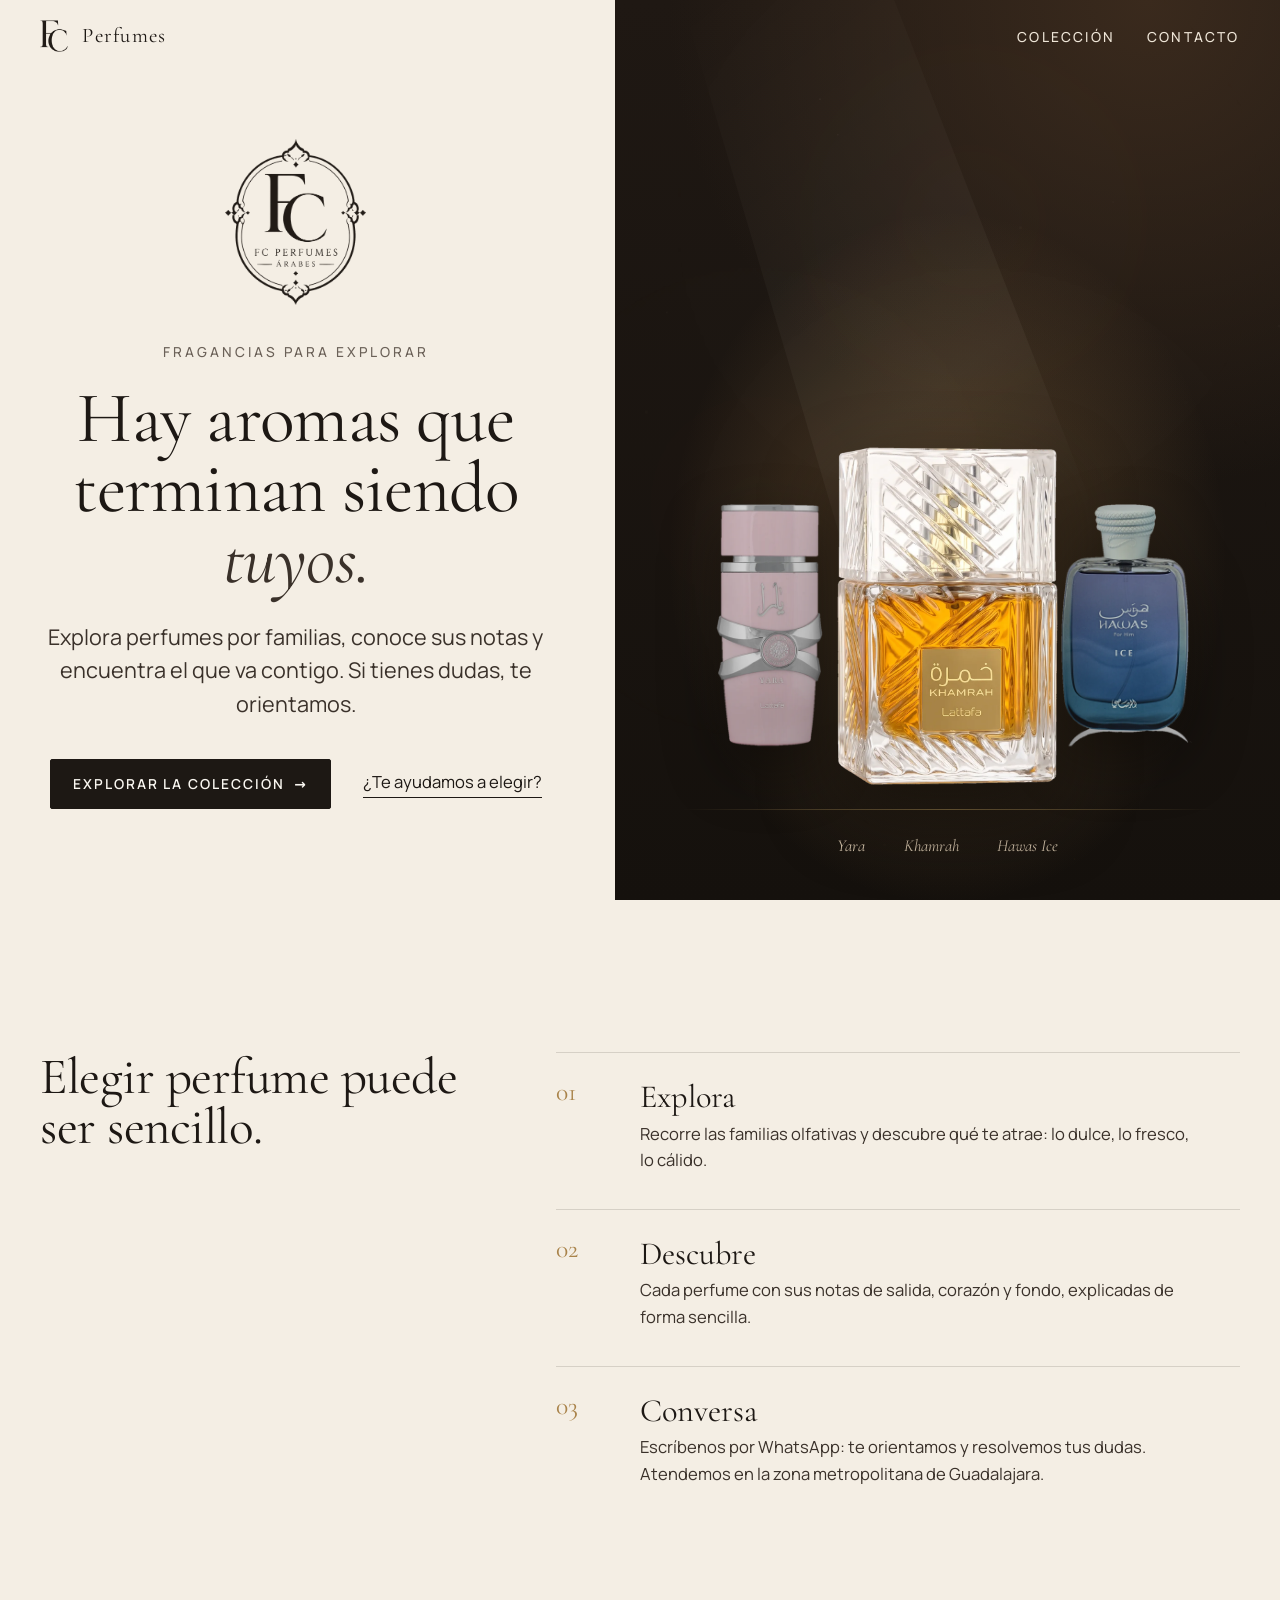
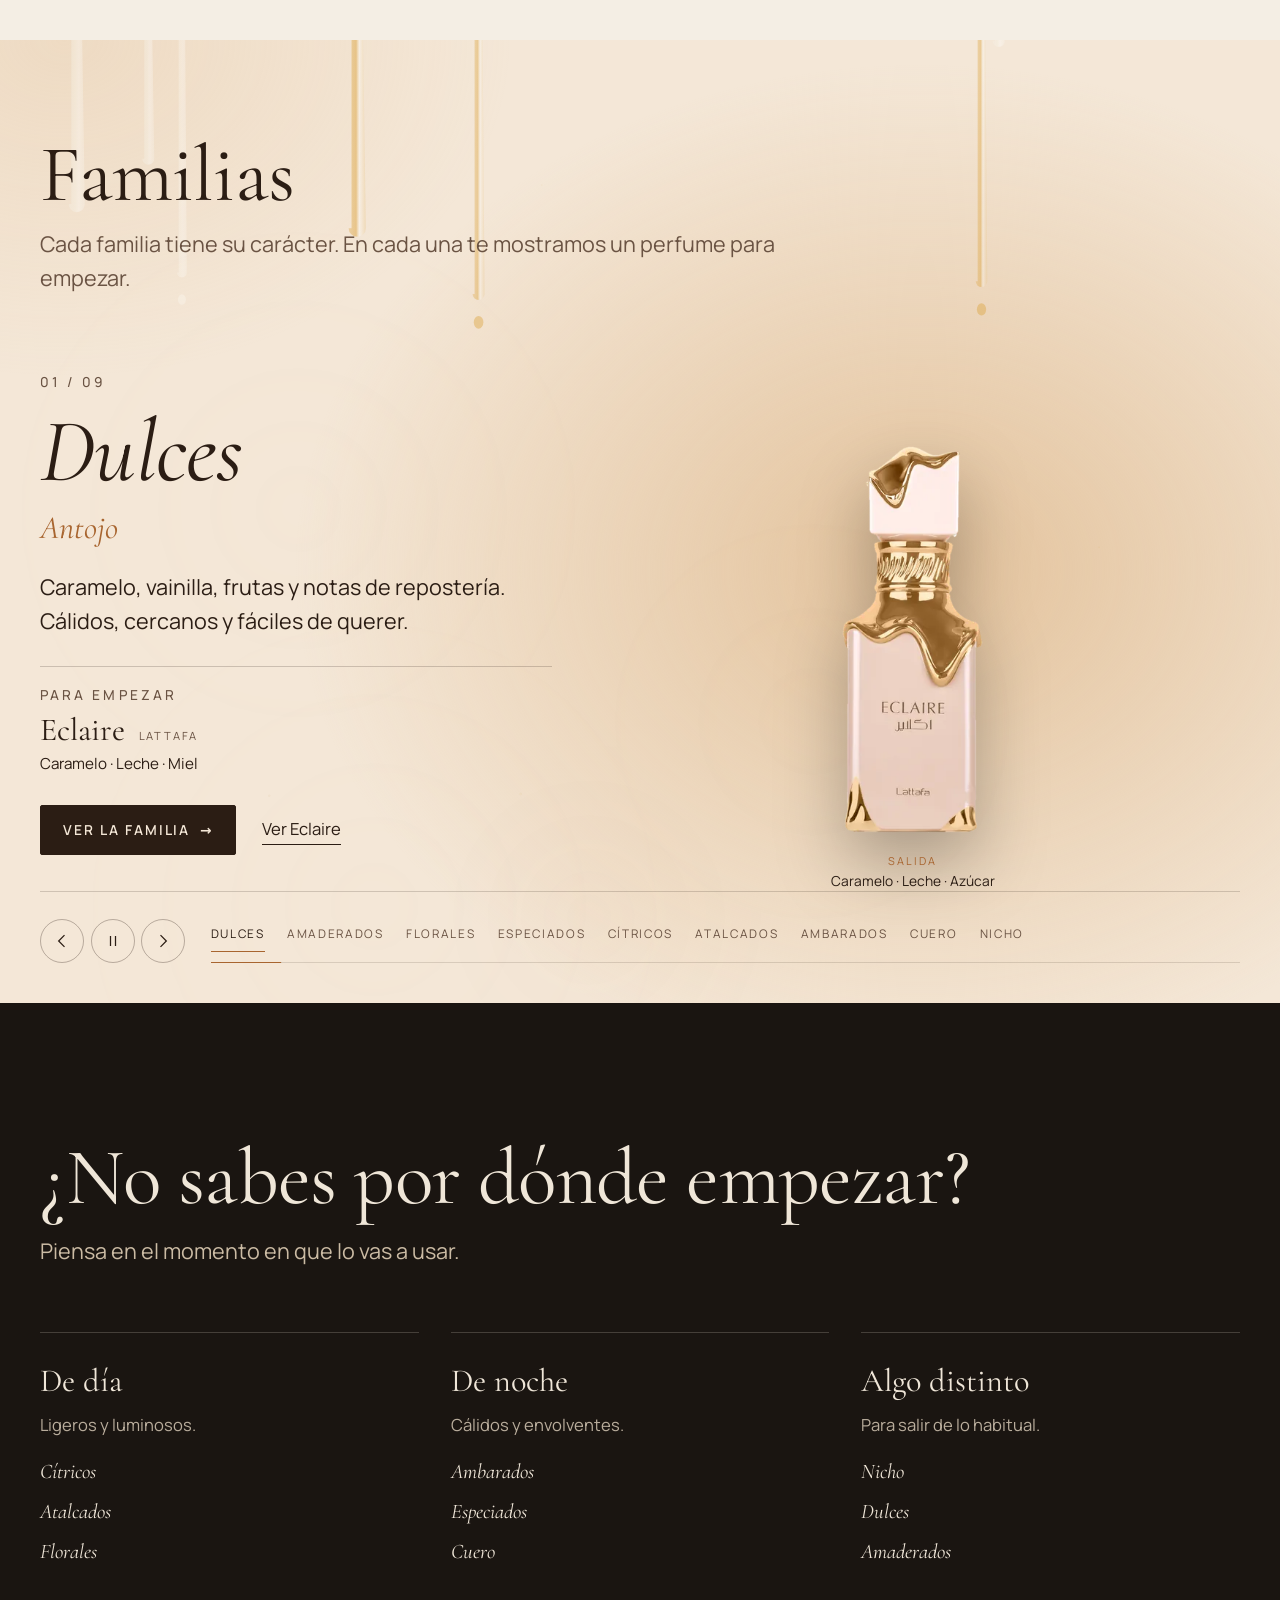
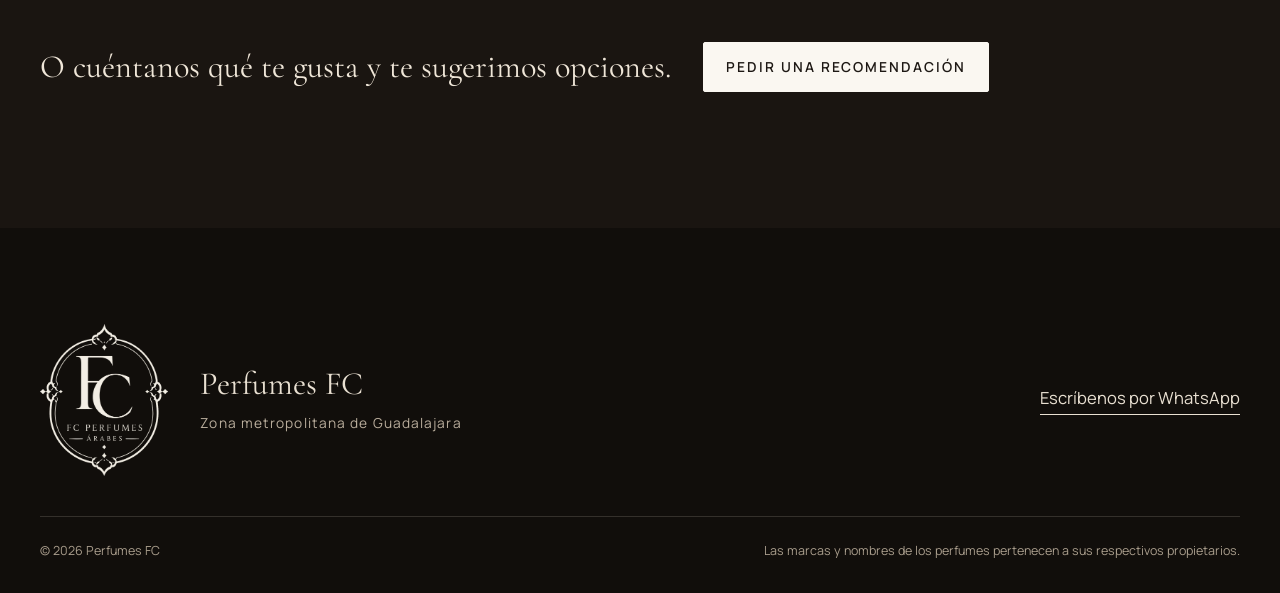
==== index.html @ cc125855 "Primera demo del sitio de Perfumes FC - Inicio: hero con logo, "cómo funciona", carrusel de familias" ====
<!doctype html>
<html lang="es-MX">
<head>
  <meta charset="utf-8">
  <meta name="viewport" content="width=device-width, initial-scale=1">
  <title>Perfumes FC — Fragancias para explorar</title>
  <meta name="description" content="Perfumes FC: explora fragancias por familias olfativas, conoce sus notas y encuentra la que va contigo. Te orientamos por WhatsApp en la zona metropolitana de Guadalajara.">
  <meta name="theme-color" content="#f4eee4">
  <meta property="og:type" content="website">
  <meta property="og:locale" content="es_MX">
  <meta property="og:site_name" content="Perfumes FC">
  <meta property="og:title" content="Perfumes FC — Fragancias para explorar">
  <meta property="og:description" content="Explora perfumes por familias olfativas y encuentra el que va contigo.">
  <meta property="og:image" content="assets/img/brand/og-image.jpg">
  <meta name="twitter:card" content="summary_large_image">
  <link rel="icon" type="image/png" sizes="32x32" href="assets/img/brand/favicon-32.png">
  <link rel="apple-touch-icon" href="assets/img/brand/apple-touch-icon.png">
  <link rel="preload" href="assets/fonts/cormorant-garamond.woff2" as="font" type="font/woff2" crossorigin>
  <link rel="preload" href="assets/fonts/manrope.woff2" as="font" type="font/woff2" crossorigin>
  <link rel="stylesheet" href="assets/css/base.css">
  <link rel="stylesheet" href="assets/css/home.css">
  <script>document.documentElement.classList.add("js")</script>
</head>
<body>
  <a class="skip-link" href="#contenido">Saltar al contenido</a>

  <header class="site-header" id="top">
    <div class="wrap">
      <a class="brand" href="index.html" aria-label="Perfumes FC, inicio">
        <img src="assets/img/brand/monogram-ink.webp" width="30" height="31" alt="">
        <span>Perfumes</span>
      </a>
      <nav aria-label="Principal">
        <ul class="nav">
          <li><a href="catalogo.html">Colección</a></li>
          <li><a href="#contacto">Contacto</a></li>
        </ul>
      </nav>
    </div>
  </header>

  <main id="contenido">
    <!-- HERO -->
    <section class="hero" aria-labelledby="hero-title">
      <div class="hero__text">
        <img class="hero__logo" src="assets/img/brand/logo-ink.webp" width="720" height="849" alt="Perfumes FC">
        <p class="eyebrow muted hero__eyebrow">Fragancias para explorar</p>
        <h1 id="hero-title" class="display hero__title">Hay aromas que terminan siendo <em>tuyos.</em></h1>
        <p class="hero__lead">Explora perfumes por familias, conoce sus notas y encuentra el que va contigo. Si tienes dudas, te orientamos.</p>
        <div class="hero__actions">
          <a class="btn" href="catalogo.html">Explorar la colección <span class="arrow" aria-hidden="true">→</span></a>
          <a class="link" data-wa="advice" href="https://wa.me/?text=Hola%2C%20me%20gustar%C3%ADa%20una%20recomendaci%C3%B3n%20de%20perfume." target="_blank" rel="noopener">¿Te ayudamos a elegir?</a>
        </div>
      </div>
      <figure class="hero__stage" aria-label="Tres perfumes de la colección">
        <canvas class="hero__fx" aria-hidden="true"></canvas>
        <div class="hero__bottles">
          <img class="b b--l" src="assets/img/perfumes/yara-840.webp" width="420" height="560" alt="Frasco de Yara de Lattafa">
          <img class="b b--c" src="assets/img/perfumes/khamrah-840.webp" width="420" height="560" alt="Frasco de Khamrah de Lattafa" fetchpriority="high">
          <img class="b b--r" src="assets/img/perfumes/hawas-ice-840.webp" width="420" height="560" alt="Frasco de Hawas Ice de Rasasi">
        </div>
        <figcaption class="hero__caption"><span>Yara</span><span>Khamrah</span><span>Hawas Ice</span></figcaption>
      </figure>
    </section>

    <!-- CÓMO FUNCIONA -->
    <section class="steps wrap" aria-labelledby="steps-title">
      <h2 id="steps-title" class="display steps__title reveal">Elegir perfume puede ser sencillo.</h2>
      <ol class="steps__list">
        <li class="reveal"><span class="steps__n">01</span><h3>Explora</h3><p>Recorre las familias olfativas y descubre qué te atrae: lo dulce, lo fresco, lo cálido.</p></li>
        <li class="reveal"><span class="steps__n">02</span><h3>Descubre</h3><p>Cada perfume con sus notas de salida, corazón y fondo, explicadas de forma sencilla.</p></li>
        <li class="reveal"><span class="steps__n">03</span><h3>Conversa</h3><p>Escríbenos por WhatsApp: te orientamos y resolvemos tus dudas. Atendemos en la zona metropolitana de Guadalajara.</p></li>
      </ol>
    </section>

    <!-- FAMILIAS: carrusel con un perfume para empezar en cada una -->
    <section class="showcase" id="familias" aria-labelledby="sc-title" aria-roledescription="carrusel">
      <div class="sc-bg" aria-hidden="true"><div class="bg-layer is-on"></div><div class="bg-layer"></div></div>
      <canvas class="sc-fx" aria-hidden="true"></canvas>
      <div class="sc-inner wrap">
        <header class="sc-head">
          <h2 id="sc-title" class="display">Familias</h2>
          <p>Cada familia tiene su carácter. En cada una te mostramos un perfume para empezar.</p>
        </header>
        <!-- prerender:showcase -->
        <div class="sc-stage" style="--bg:#f4e7d7;--bg2:#e3c29b;--ink:#2b1d14;--muted:#6a5343;--accent:#a8652f">
          <div class="sc-slide">
            <p class="sc-count eyebrow"><span class="sc-i">01</span> / 09</p>
            <h3 class="sc-name display">Dulces</h3>
            <p class="sc-concept">Antojo</p>
            <p class="sc-desc">Caramelo, vainilla, frutas y notas de repostería. Cálidos, cercanos y fáciles de querer.</p>
            <div class="sc-pick">
              <p class="eyebrow">Para empezar</p>
              <p class="sc-pname">Eclaire <span class="sc-pbrand">Lattafa</span></p>
              <p class="sc-pnotes">Caramelo · Leche · Miel</p>
            </div>
            <div class="sc-actions">
              <a class="btn sc-fam" href="catalogo.html#/dulces">Ver la familia <span class="arrow" aria-hidden="true">→</span></a>
              <a class="link sc-perf" href="catalogo.html#/dulces/eclaire">Ver Eclaire</a>
            </div>
          </div>
          <div class="sc-visual"><img class="ing-bottle" src="assets/img/perfumes/eclaire-840.webp" width="420" height="560" alt="Frasco de Eclaire de Lattafa: vidrio rosado con tapa de crema dorada que parece derretirse" loading="lazy"></div>
          <div class="g-nav sc-nav">
            <div class="g-controls">
              <button class="g-btn g-prev" type="button" aria-label="Familia anterior"><svg viewBox="0 0 24 24" aria-hidden="true"><path d="M15 5l-7 7 7 7" fill="none" stroke="currentColor" stroke-width="1.5"/></svg></button>
              <button class="g-btn g-play" type="button" aria-label="Pausar el recorrido automático"><svg class="i-pause" viewBox="0 0 24 24" aria-hidden="true"><path d="M9 6v12M15 6v12" stroke="currentColor" stroke-width="1.5"/></svg><svg class="i-play" viewBox="0 0 24 24" aria-hidden="true"><path d="M8 5.5v13l10-6.5z" fill="none" stroke="currentColor" stroke-width="1.5" stroke-linejoin="round"/></svg></button>
              <button class="g-btn g-next" type="button" aria-label="Familia siguiente"><svg viewBox="0 0 24 24" aria-hidden="true"><path d="M9 5l7 7-7 7" fill="none" stroke="currentColor" stroke-width="1.5"/></svg></button>
            </div>
            <div class="g-tabs-wrap">
              <ol class="g-tabs"><li><a class="g-tab" href="catalogo.html#/dulces" data-i="0" aria-current="true">Dulces</a></li><li><a class="g-tab" href="catalogo.html#/amaderados" data-i="1">Amaderados</a></li><li><a class="g-tab" href="catalogo.html#/florales" data-i="2">Florales</a></li><li><a class="g-tab" href="catalogo.html#/especiados" data-i="3">Especiados</a></li><li><a class="g-tab" href="catalogo.html#/citricos" data-i="4">Cítricos</a></li><li><a class="g-tab" href="catalogo.html#/atalcados" data-i="5">Atalcados</a></li><li><a class="g-tab" href="catalogo.html#/ambarados" data-i="6">Ambarados</a></li><li><a class="g-tab" href="catalogo.html#/cuero" data-i="7">Cuero</a></li><li><a class="g-tab" href="catalogo.html#/nicho" data-i="8">Nicho</a></li></ol>
              <div class="g-progress" aria-hidden="true"><span></span></div>
            </div>
          </div>
          <p class="visually-hidden sc-live" aria-live="polite"></p>
        </div>
        <!-- /prerender:showcase -->
      </div>
    </section>

    <!-- ORIENTACIÓN -->
    <section class="guide" aria-labelledby="guide-title">
      <div class="wrap">
        <h2 id="guide-title" class="display guide__title reveal">¿No sabes por dónde empezar?</h2>
        <p class="guide__lead reveal">Piensa en el momento en que lo vas a usar.</p>
        <div class="guide__grid">
          <div class="reveal">
            <h3>De día</h3>
            <p>Ligeros y luminosos.</p>
            <ul><li><a href="catalogo.html#/citricos">Cítricos</a></li><li><a href="catalogo.html#/atalcados">Atalcados</a></li><li><a href="catalogo.html#/florales">Florales</a></li></ul>
          </div>
          <div class="reveal">
            <h3>De noche</h3>
            <p>Cálidos y envolventes.</p>
            <ul><li><a href="catalogo.html#/ambarados">Ambarados</a></li><li><a href="catalogo.html#/especiados">Especiados</a></li><li><a href="catalogo.html#/cuero">Cuero</a></li></ul>
          </div>
          <div class="reveal">
            <h3>Algo distinto</h3>
            <p>Para salir de lo habitual.</p>
            <ul><li><a href="catalogo.html#/nicho">Nicho</a></li><li><a href="catalogo.html#/dulces">Dulces</a></li><li><a href="catalogo.html#/amaderados">Amaderados</a></li></ul>
          </div>
        </div>
        <div class="guide__cta reveal">
          <p>O cuéntanos qué te gusta y te sugerimos opciones.</p>
          <a class="btn btn--light" data-wa="advice" href="https://wa.me/?text=Hola%2C%20me%20gustar%C3%ADa%20una%20recomendaci%C3%B3n%20de%20perfume." target="_blank" rel="noopener">Pedir una recomendación</a>
        </div>
      </div>
    </section>
  </main>

  <footer class="site-footer" id="contacto">
    <div class="wrap">
      <div class="footer-top">
        <img src="assets/img/brand/logo-cream.webp" width="720" height="849" alt="Perfumes FC" loading="lazy">
        <div class="footer-brand">
          <p>Perfumes FC</p>
          <small>Zona metropolitana de Guadalajara</small>
        </div>
        <a class="link" data-wa="general" href="https://wa.me/?text=Hola%2C%20quer%C3%ADa%20informaci%C3%B3n%20sobre%20sus%20perfumes." target="_blank" rel="noopener">Escríbenos por WhatsApp</a>
      </div>
      <div class="footer-bottom">
        <span>© 2026 Perfumes FC</span>
        <span>Las marcas y nombres de los perfumes pertenecen a sus respectivos propietarios.</span>
      </div>
    </div>
  </footer>

  <script type="module" src="assets/js/home.js"></script>
</body>
</html>
---- assets/css/base.css ----
/* ==========================================================================
   Perfumes FC — base: tokens, tipografía, reset y componentes compartidos
   ========================================================================== */

@font-face {
  font-family: "Cormorant Garamond";
  src: url("../fonts/cormorant-garamond.woff2") format("woff2");
  font-weight: 300 700; font-style: normal; font-display: swap;
}
@font-face {
  font-family: "Cormorant Garamond";
  src: url("../fonts/cormorant-garamond-italic.woff2") format("woff2");
  font-weight: 300 700; font-style: italic; font-display: swap;
}
@font-face {
  font-family: "Manrope";
  src: url("../fonts/manrope.woff2") format("woff2");
  font-weight: 300 700; font-style: normal; font-display: swap;
}

:root {
  /* Marca */
  --ink: #1d1814;
  --ink-soft: #3a312a;
  --muted: #6b6158;        /* 5.4:1 sobre --cream */
  --cream: #f4eee4;
  --paper: #faf7f1;
  --sand: #e6dccc;
  --line: rgba(29, 24, 20, .14);
  --gold: #a9834a;          /* acento: filetes, detalles. No para texto pequeño sobre claro */
  --gold-light: #d4b06a;    /* acento sobre oscuro */

  --serif: "Cormorant Garamond", "Iowan Old Style", "Palatino Linotype", Georgia, serif;
  --sans: "Manrope", "Segoe UI", system-ui, -apple-system, sans-serif;

  --step--1: clamp(.8rem, .78rem + .1vw, .86rem);
  --step-0: clamp(.95rem, .92rem + .15vw, 1.04rem);
  --step-1: clamp(1.15rem, 1.08rem + .35vw, 1.35rem);
  --step-2: clamp(1.5rem, 1.3rem + .9vw, 2.1rem);
  --step-3: clamp(2rem, 1.6rem + 2vw, 3.3rem);
  --step-4: clamp(2.6rem, 1.8rem + 4vw, 5.6rem);
  --step-5: clamp(3.2rem, 2rem + 6.4vw, 8.4rem);

  --gutter: clamp(1.1rem, .6rem + 2.4vw, 3rem);
  --maxw: 1320px;
  --radius: 2px;
  --ease: cubic-bezier(.22, .61, .36, 1);
  --ease-soft: cubic-bezier(.4, 0, .2, 1);
  --header-h: 72px;
}

*, *::before, *::after { box-sizing: border-box; }
html { -webkit-text-size-adjust: 100%; text-size-adjust: 100%; }
body {
  margin: 0;
  background: var(--cream);
  color: var(--ink);
  font-family: var(--sans);
  font-size: var(--step-0);
  line-height: 1.6;
  font-weight: 400;
  -webkit-font-smoothing: antialiased;
  text-rendering: optimizeLegibility;
}
img { display: block; max-width: 100%; height: auto; }
a { color: inherit; }
button { font: inherit; color: inherit; }
h1, h2, h3, h4 { margin: 0; font-weight: 400; }
p { margin: 0; }
ul, ol { margin: 0; padding: 0; }

.serif { font-family: var(--serif); }
.display {
  font-family: var(--serif);
  font-weight: 400;
  line-height: .98;
  letter-spacing: -.01em;
}
.eyebrow {
  font-family: var(--sans);
  font-size: var(--step--1);
  letter-spacing: .22em;
  text-transform: uppercase;
  font-weight: 500;
}
.muted { color: var(--muted); }

.visually-hidden {
  position: absolute !important; width: 1px; height: 1px; padding: 0; margin: -1px;
  overflow: hidden; clip: rect(0 0 0 0); white-space: nowrap; border: 0;
}
.skip-link {
  position: absolute; left: 1rem; top: -4rem; z-index: 100;
  background: var(--ink); color: var(--paper); padding: .7rem 1rem; text-decoration: none;
}
.skip-link:focus { top: 1rem; }

:focus-visible {
  outline: 2px solid currentColor;
  outline-offset: 3px;
}
/* Encabezados que reciben el foco por código al cambiar de vista: sin recuadro */
[tabindex="-1"]:focus { outline: none; }

.wrap { width: min(100% - 2 * var(--gutter), var(--maxw)); margin-inline: auto; }

/* ---------- Botones y enlaces ---------- */
.btn {
  display: inline-flex; align-items: center; gap: .7em;
  padding: .95em 1.6em;
  border: 1px solid var(--ink);
  background: var(--ink); color: var(--paper);
  font-family: var(--sans); font-size: var(--step--1); font-weight: 600;
  letter-spacing: .14em; text-transform: uppercase;
  text-decoration: none; cursor: pointer;
  border-radius: var(--radius);
  transition: background .35s var(--ease), color .35s var(--ease), border-color .35s var(--ease);
}
.btn:hover { background: transparent; color: var(--ink); }
.btn--ghost { background: transparent; color: var(--ink); }
.btn--ghost:hover { background: var(--ink); color: var(--paper); }
.btn--light { background: var(--paper); color: var(--ink); border-color: var(--paper); }
.btn--light:hover { background: transparent; color: var(--paper); }
.btn .arrow { transition: transform .35s var(--ease); }
.btn:hover .arrow { transform: translateX(4px); }

.link {
  display: inline-flex; align-items: center; gap: .5em;
  text-decoration: none;
  background: linear-gradient(currentColor, currentColor) 0 100% / 100% 1px no-repeat;
  padding-bottom: .15em;
  transition: background-size .4s var(--ease);
}
.link:hover { background-size: 30% 1px; }

.wa-icon { width: 1.05em; height: 1.05em; flex: none; }

/* ---------- Cabecera ---------- */
.site-header {
  position: fixed; inset: 0 0 auto 0; z-index: 50;
  height: var(--header-h);
  display: flex; align-items: center;
  transition: background .5s var(--ease), box-shadow .5s var(--ease), color .5s var(--ease);
}
.site-header.is-solid {
  background: rgba(244, 238, 228, .92);
  -webkit-backdrop-filter: saturate(1.2) blur(10px);
  backdrop-filter: saturate(1.2) blur(10px);
  box-shadow: 0 1px 0 var(--line);
}
.site-header .wrap { display: flex; align-items: center; justify-content: space-between; gap: 1rem; }
.brand {
  display: inline-flex; align-items: center; gap: .75rem;
  text-decoration: none;
}
.brand img { width: 30px; height: auto; }
.brand span {
  font-family: var(--serif); font-size: 1.3rem; letter-spacing: .06em;
}
.nav { display: flex; align-items: center; gap: clamp(1rem, 2.5vw, 2.4rem); list-style: none; }
.nav a { text-decoration: none; font-size: var(--step--1); letter-spacing: .16em; text-transform: uppercase; font-weight: 500; }
.nav a:hover { text-decoration: underline; text-underline-offset: .4em; }

/* ---------- Pie ---------- */
.site-footer {
  background: #110e0b; color: #e9e0d2;
  padding-block: clamp(3.5rem, 8vw, 6rem) 2rem;
}
.site-footer .wrap { display: grid; gap: 2.5rem; }
.footer-top { display: grid; grid-template-columns: auto 1fr auto; gap: 2rem; align-items: center; }
.footer-top img { width: clamp(92px, 12vw, 128px); }
.footer-brand p { font-family: var(--serif); font-size: var(--step-2); line-height: 1.1; }
.footer-brand small { display: block; margin-top: .6rem; color: #b9ad9c; font-size: var(--step--1); letter-spacing: .08em; }
.footer-bottom {
  display: flex; flex-wrap: wrap; justify-content: space-between; gap: 1rem;
  padding-top: 1.5rem; border-top: 1px solid rgba(233, 224, 210, .16);
  font-size: .78rem; color: #a99d8c;
}
@media (max-width: 720px) {
  .footer-top { grid-template-columns: 1fr; justify-items: start; }
}

/* ---------- Controles de carrusel (galería del catálogo y Familias en inicio) ---------- */
.bg-layer { position: absolute; inset: 0; opacity: 0; transition: opacity 1.4s var(--ease-soft); }
.bg-layer.is-on { opacity: 1; }
.g-controls { display: flex; gap: .4rem; }
.g-btn {
  width: 44px; height: 44px; display: grid; place-items: center;
  border: 1px solid color-mix(in srgb, var(--ink) 30%, transparent); border-radius: 50%;
  background: transparent; cursor: pointer;
  transition: background .3s, color .3s, border-color .3s;
}
.g-btn:hover { background: var(--ink); color: var(--bg); border-color: var(--ink); }
.g-btn svg { width: 20px; height: 20px; }
.g-play .i-play { display: none; }
.g-play[data-state="paused"] .i-play { display: block; }
.g-play[data-state="paused"] .i-pause { display: none; }
.g-tabs-wrap { flex: 1; min-width: 0; position: relative; }
.g-tabs { list-style: none; display: flex; gap: .2rem 1.4rem; overflow-x: auto; scrollbar-width: none; padding-bottom: .7rem; }
.g-tabs::-webkit-scrollbar { display: none; }
.g-tab {
  background: none; border: 0; padding: .4rem 0; cursor: pointer; white-space: nowrap;
  font-size: .74rem; letter-spacing: .14em; text-transform: uppercase; color: var(--muted);
  border-bottom: 1px solid transparent; transition: color .3s, border-color .3s;
}
.g-tab:hover { color: var(--ink); }
a.g-tab { display: inline-block; text-decoration: none; }
.g-tab[aria-current="true"] { color: var(--ink); border-bottom-color: var(--accent); }
.g-progress { position: absolute; left: 0; right: 0; bottom: 0; height: 1px; background: color-mix(in srgb, var(--ink) 14%, transparent); }
.g-progress span { position: absolute; inset: 0; background: var(--accent); transform-origin: 0 50%; transform: scaleX(0); }

/* ---------- Escenario de ingredientes (frasco + notas, sin fondo) ---------- */
.ing-stage { position: relative; width: 100%; height: 100%; }
.ing-bottle, .ing-video {
  position: absolute; z-index: 2; left: 50%; bottom: 9%; translate: -50% 0;
  height: 74%; width: auto; max-width: 70%; object-fit: contain;
  filter: drop-shadow(0 30px 34px rgba(0, 0, 0, .28));
}
.ing-video { height: 100%; width: 100%; max-width: none; bottom: 0; object-fit: cover; filter: none; border-radius: var(--radius); }
.ing {
  position: absolute; left: var(--x); top: var(--y); width: var(--s); height: auto;
  translate: -50% -50%; rotate: var(--r);
  opacity: 0; scale: .7;
  transition: opacity .9s var(--ease), scale 1.1s var(--ease);
  filter: drop-shadow(0 14px 16px rgba(0, 0, 0, .2));
  animation: ingFloat var(--d) ease-in-out infinite alternate;
  pointer-events: none;
}
.ing-stage[data-phase="top"] .ing[data-phase="top"],
.ing-stage[data-phase="heart"] .ing[data-phase="heart"],
.ing-stage[data-phase="base"] .ing[data-phase="base"],
.ing-stage.is-static .ing { opacity: 1; scale: 1; transition-delay: var(--delay); }
@keyframes ingFloat { from { transform: translateY(-7px) rotate(-3deg); } to { transform: translateY(9px) rotate(3deg); } }
.ing-caption { position: absolute; z-index: 4; left: 0; right: 0; bottom: 0; text-align: center; font-size: .86rem; line-height: 1.4; }
.ing-caption.in { animation: capIn .8s var(--ease) both; }
.ing-phase { display: block; font-size: .68rem; letter-spacing: .2em; text-transform: uppercase; color: var(--accent, var(--gold)); margin-bottom: .2rem; }
@keyframes capIn { from { opacity: 0; transform: translateY(8px); } to { opacity: 1; transform: none; } }
@media (prefers-reduced-motion: reduce) { .ing { animation: none; } }

/* ---------- Placa sin fotografía (no se inventan frascos) ---------- */
.plate {
  aspect-ratio: 3 / 4; width: 100%;
  display: grid; place-items: center; text-align: center;
  padding: 12%;
  border: 1px solid currentColor;
  opacity: .9;
}
.plate strong { font-family: var(--serif); font-weight: 400; font-size: 1.5em; line-height: 1.05; display: block; }
.plate span { display: block; margin-top: .8em; font-size: .68em; letter-spacing: .2em; text-transform: uppercase; opacity: .7; }

/* ---------- Revelado al hacer scroll (solo con JS) ---------- */
.js .reveal { opacity: 0; transform: translateY(24px); transition: opacity 1s var(--ease), transform 1.1s var(--ease); }
.js .reveal.is-in { opacity: 1; transform: none; }

@media (prefers-reduced-motion: reduce) {
  *, *::before, *::after {
    animation-duration: .001ms !important; animation-iteration-count: 1 !important;
    transition-duration: .001ms !important; scroll-behavior: auto !important;
  }
  .js .reveal { opacity: 1; transform: none; }
}
---- assets/css/home.css ----
/* ==========================================================================
   Perfumes FC — Inicio
   ========================================================================== */

/* El logo de la barra se oculta mientras se ve el logo completo del hero */
.site-header .brand { transition: opacity .45s var(--ease), visibility .45s; }
.site-header.hero-logo-visible .brand { opacity: 0; visibility: hidden; }

/* ---------- Hero ---------- */
.hero {
  display: grid;
  grid-template-columns: minmax(0, 1fr) minmax(0, 1.08fr);
  min-height: 100svh;
}
.hero__text {
  display: flex; flex-direction: column; justify-content: center;
  padding: calc(var(--header-h) + 2rem) clamp(1.5rem, 5vw, 5.5rem) 3.5rem max(var(--gutter), calc((100vw - var(--maxw)) / 2));
}
.hero__text { align-items: center; text-align: center; }
.hero__logo { width: clamp(120px, 11vw, 176px); margin-bottom: clamp(1.4rem, 4vh, 2.6rem); }
.hero__eyebrow { margin-bottom: 1.2rem; }
.hero__title { font-size: clamp(2.6rem, min(1.3rem + 4vw, 10vh), 6.4rem); max-width: 10em; }

/* Sobre el escenario oscuro del hero, la navegación se aclara */
@media (min-width: 901px) {
  .site-header:not(.is-solid) .nav a { color: #efe6d8; }
}
.hero__title em { font-style: italic; color: var(--ink-soft); }
.hero__lead { margin-top: 1.6rem; max-width: 30em; margin-inline: auto; font-size: var(--step-1); line-height: 1.55; color: var(--ink-soft); }
.hero__actions { margin-top: 2.4rem; display: flex; flex-wrap: wrap; align-items: center; justify-content: center; gap: 1.2rem 2rem; }

.hero__stage {
  position: relative; margin: 0; overflow: hidden;
  background:
    radial-gradient(60% 55% at 50% 62%, rgba(214, 160, 90, .30), transparent 70%),
    radial-gradient(120% 90% at 80% 0%, #3a2a1d 0%, transparent 60%),
    linear-gradient(180deg, #1f1813 0%, #15110d 100%);
  color: #efe6d8;
  min-height: 560px;
}
.hero__fx { position: absolute; inset: 0; width: 100%; height: 100%; }
.hero__bottles { position: absolute; inset: 12% 6% 12% 6%; }
.hero__bottles .b {
  position: absolute; bottom: 0; height: auto;
  filter: drop-shadow(0 30px 40px rgba(0, 0, 0, .45));
}
.hero__bottles .b--c { width: 46%; left: 27%; z-index: 2; animation: float 9s var(--ease-soft) infinite; }
.hero__bottles .b--l,
.hero__bottles .b--r { width: 33%; bottom: 6%; z-index: 1; filter: brightness(.82) drop-shadow(0 24px 30px rgba(0, 0, 0, .45)); }
.hero__bottles .b--l { left: 3%; animation: float 11s var(--ease-soft) -3s infinite; }
.hero__bottles .b--r { right: 3%; animation: float 10s var(--ease-soft) -6s infinite; }
.hero__stage::after { /* reflejo en el piso */
  content: ""; position: absolute; left: 10%; right: 10%; bottom: 10%; height: 1px;
  background: linear-gradient(90deg, transparent, rgba(212, 176, 106, .5), transparent);
}
.hero__caption {
  position: absolute; left: 0; right: 0; bottom: 4.5%;
  display: flex; justify-content: center; gap: 2.4rem;
  font-family: var(--serif); font-style: italic; font-size: 1.05rem; color: #cbbba4;
}
@keyframes float { 0%, 100% { transform: translateY(0); } 50% { transform: translateY(-10px); } }

@media (max-width: 900px) {
  .hero { grid-template-columns: 1fr; min-height: 0; }
  .hero__text { padding: calc(var(--header-h) + 2.2rem) var(--gutter) 2.8rem; }
  .hero__title { font-size: clamp(2.8rem, 11vw, 4.6rem); }
  .hero__stage { min-height: 0; aspect-ratio: 4 / 4.2; }
}

/* ---------- Secciones ---------- */
.section-head { max-width: 46rem; margin-bottom: clamp(2.5rem, 6vw, 4.5rem); }
.section-head .eyebrow { margin-bottom: 1rem; }
.section-head h2 { font-size: var(--step-4); }
.section-head h2 em { font-style: italic; }
.section-head__lead { margin-top: 1.3rem; font-size: var(--step-1); color: var(--ink-soft); max-width: 36em; }

/* ---------- Cómo funciona ---------- */
.steps { padding-block: clamp(5rem, 12vw, 9.5rem); display: grid; grid-template-columns: minmax(0, .9fr) minmax(0, 1.4fr); gap: 3rem clamp(2rem, 6vw, 6rem); align-items: start; }
.steps__title { font-size: var(--step-3); max-width: 9em; }
.steps__list { list-style: none; display: grid; gap: 2.2rem; }
.steps__list li { display: grid; grid-template-columns: 4.2rem 1fr; column-gap: 1rem; padding-top: 1.6rem; border-top: 1px solid var(--line); }
.steps__n { grid-row: span 2; font-family: var(--serif); font-size: 1.6rem; color: var(--gold); line-height: 1; }
.steps__list h3 { font-family: var(--serif); font-size: var(--step-2); line-height: 1.1; margin-bottom: .4rem; }
.steps__list p { color: var(--ink-soft); max-width: 34em; }
@media (max-width: 820px) { .steps { grid-template-columns: 1fr; } }

/* ---------- Familias: carrusel con un perfume para empezar ---------- */
.showcase {
  --bg: #f4e7d7; --bg2: #e3c29b; --ink: #2b1d14; --muted: #6a5343; --accent: #a8652f;
  position: relative; overflow: hidden; color: var(--ink); background: var(--bg);
  padding-block: clamp(4rem, 8vw, 6rem) 1.2rem;
  transition: color .9s var(--ease);
}
.sc-bg, .sc-fx { position: absolute; inset: 0; width: 100%; height: 100%; }
.sc-bg .bg-layer:first-child { background: radial-gradient(70% 75% at 72% 55%, var(--bg2) 0%, transparent 70%), var(--bg); }
.sc-inner { position: relative; z-index: 1; }
.sc-head h2 { font-size: var(--step-4); }
.sc-head p { margin-top: .8rem; max-width: 36em; font-size: var(--step-1); color: var(--muted); }
.sc-stage {
  display: grid; grid-template-columns: minmax(0, 5fr) minmax(0, 6fr);
  margin-top: clamp(1.5rem, 4vw, 2.5rem); min-height: clamp(520px, 72vh, 740px);
}
.sc-slide { align-self: center; max-width: 32rem; padding-block: 1.5rem; }
.sc-count { color: var(--muted); margin-bottom: 1rem; }
.sc-name { font-size: clamp(3rem, 2rem + 4.5vw, 6.8rem); line-height: .95; }
.showcase[data-title="italic"] .sc-name { font-style: italic; }
.showcase[data-title="caps"] .sc-name { text-transform: uppercase; letter-spacing: .05em; font-size: clamp(2.3rem, 1.5rem + 3.4vw, 5rem); }
.sc-concept { margin-top: .5rem; font-family: var(--serif); font-style: italic; font-size: var(--step-2); color: var(--accent); }
.sc-desc { margin-top: 1rem; font-size: var(--step-1); line-height: 1.55; }
.sc-pick { margin-top: 1.8rem; padding-top: 1.1rem; border-top: 1px solid color-mix(in srgb, var(--ink) 20%, transparent); }
.sc-pick .eyebrow { color: var(--muted); }
.sc-pname { margin-top: .4rem; font-family: var(--serif); font-size: 2rem; line-height: 1.05; }
.sc-pbrand { margin-left: .4rem; font-family: var(--sans); font-size: .7rem; letter-spacing: .16em; text-transform: uppercase; color: var(--muted); }
.sc-pnotes { margin-top: .35rem; font-size: .95rem; }
.sc-actions { margin-top: 1.8rem; display: flex; flex-wrap: wrap; align-items: center; gap: 1rem 1.6rem; }
.showcase .btn { background: var(--ink); color: var(--bg); border-color: var(--ink); }
.showcase .btn:hover { background: transparent; color: var(--ink); }
.sc-visual { position: relative; min-height: 460px; }
.sc-visual > .ing-bottle { position: absolute; }
.sc-slide.in > * { animation: scRise .9s var(--ease) both; }
.sc-slide.in > :nth-child(2) { animation-delay: .05s; } .sc-slide.in > :nth-child(3) { animation-delay: .1s; }
.sc-slide.in > :nth-child(4) { animation-delay: .15s; } .sc-slide.in > :nth-child(n+5) { animation-delay: .22s; }
.sc-visual.in { animation: scFade 1.1s var(--ease) both; }
@keyframes scRise { from { opacity: 0; transform: translateY(18px); } to { opacity: 1; transform: none; } }
@keyframes scFade { from { opacity: 0; transform: translateY(24px); } to { opacity: 1; transform: none; } }
.sc-nav {
  grid-column: 1 / -1; display: flex; align-items: center; gap: 1.6rem;
  padding: 1rem 0 .6rem; border-top: 1px solid color-mix(in srgb, var(--ink) 18%, transparent);
}
html:not(.js) .sc-nav .g-controls, html:not(.js) .sc-nav .g-progress { display: none; }
@media (max-width: 860px) {
  .sc-stage { grid-template-columns: minmax(0, 1fr); min-height: 0; }
  .sc-visual { min-height: 380px; }
  .sc-nav { flex-direction: column; align-items: stretch; gap: .6rem; }
  .sc-nav .g-controls { justify-content: space-between; }
}

/* ---------- Orientación ---------- */
.guide { background: #1a1511; color: #efe6d8; padding-block: clamp(5rem, 11vw, 8.5rem); }
.guide__title { font-size: var(--step-4); max-width: 12em; }
.guide__lead { margin-top: 1rem; font-size: var(--step-1); color: #cbbba4; }
.guide__grid { margin-top: clamp(2.5rem, 6vw, 4rem); display: grid; grid-template-columns: repeat(3, 1fr); gap: 2rem; }
.guide__grid > div { border-top: 1px solid rgba(239, 230, 216, .2); padding-top: 1.4rem; }
.guide__grid h3 { font-family: var(--serif); font-size: var(--step-2); }
.guide__grid p { color: #b9ad9c; margin-top: .3rem; }
.guide__grid ul { list-style: none; margin-top: 1rem; display: grid; gap: .45rem; }
.guide__grid a { color: #efe6d8; text-decoration: none; font-family: var(--serif); font-style: italic; font-size: 1.3rem; }
.guide__grid a::after { content: " →"; font-style: normal; font-size: .9em; color: var(--gold-light); opacity: 0; transition: opacity .3s; }
.guide__grid a:hover::after, .guide__grid a:focus-visible::after { opacity: 1; }
.guide__cta { margin-top: clamp(3rem, 7vw, 4.5rem); display: flex; flex-wrap: wrap; align-items: center; gap: 1.2rem 2rem; }
.guide__cta p { font-family: var(--serif); font-size: var(--step-2); }
@media (max-width: 760px) { .guide__grid { grid-template-columns: 1fr; } }
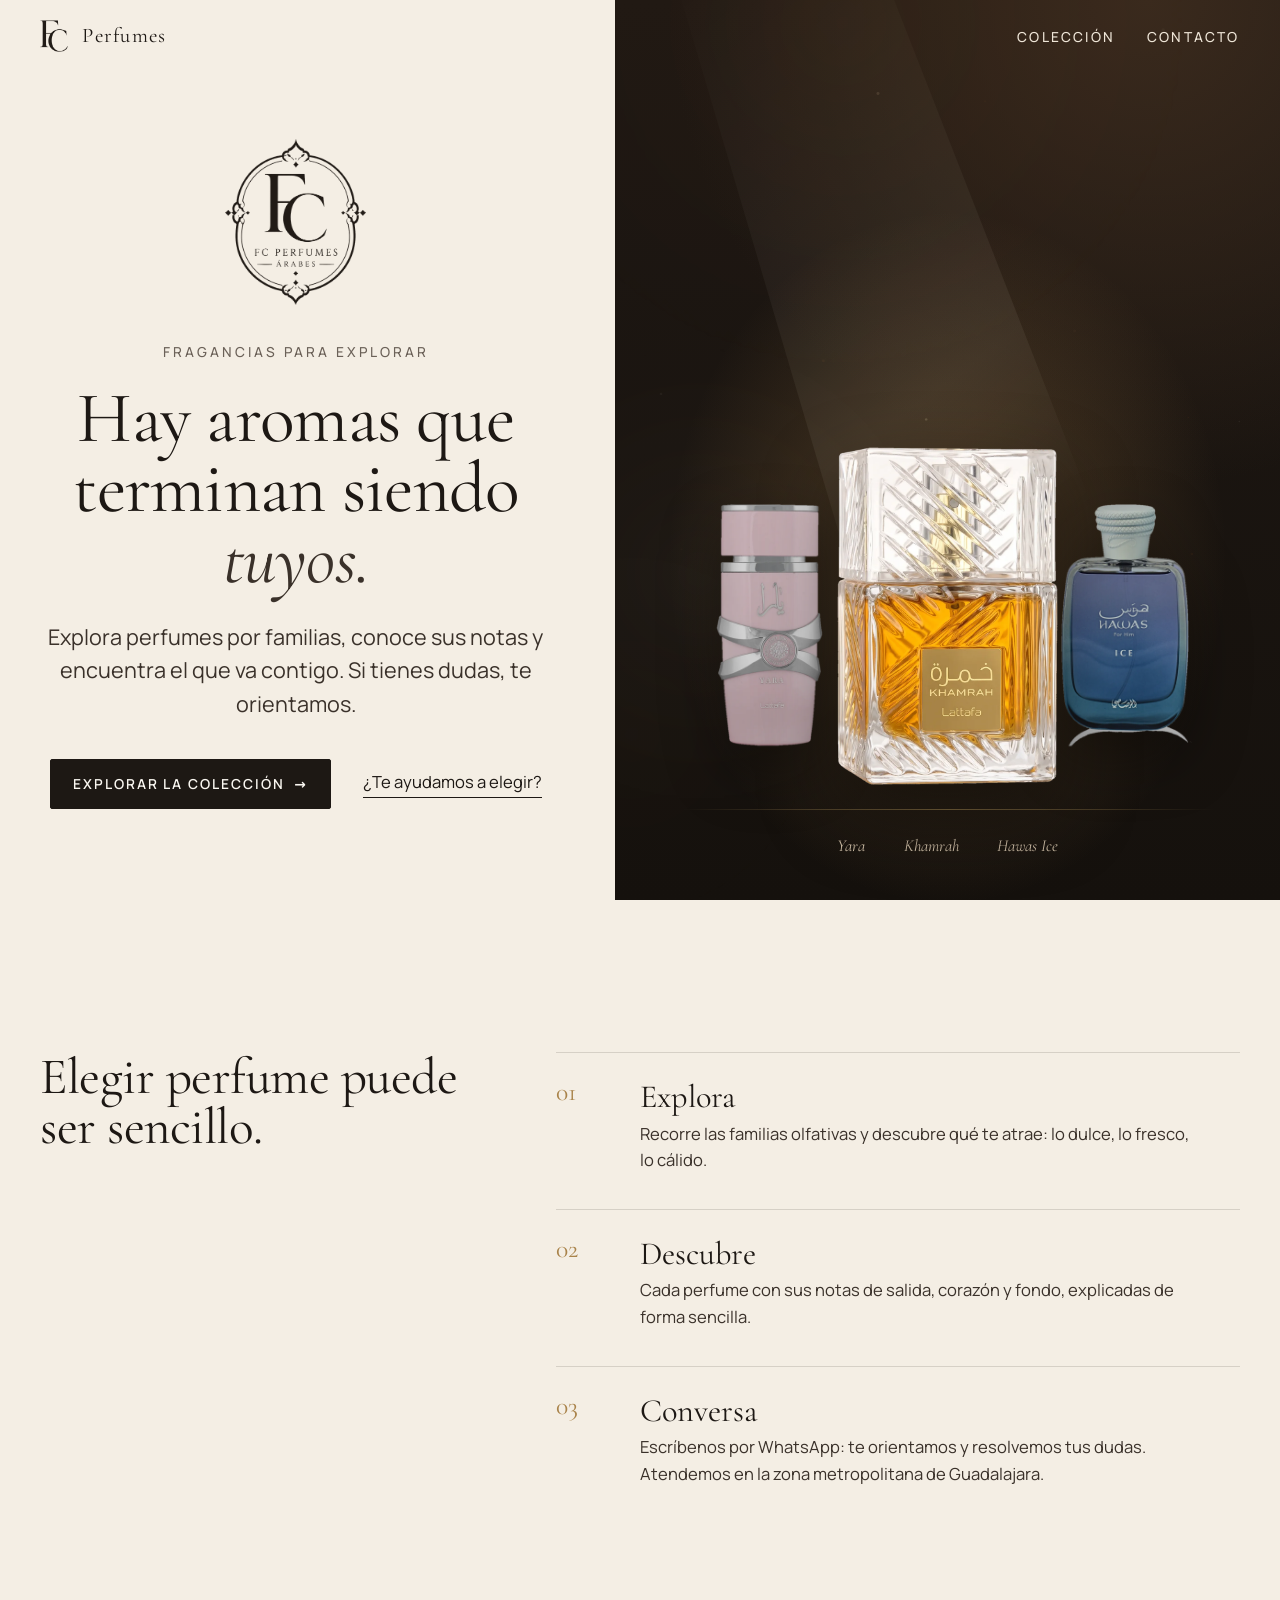
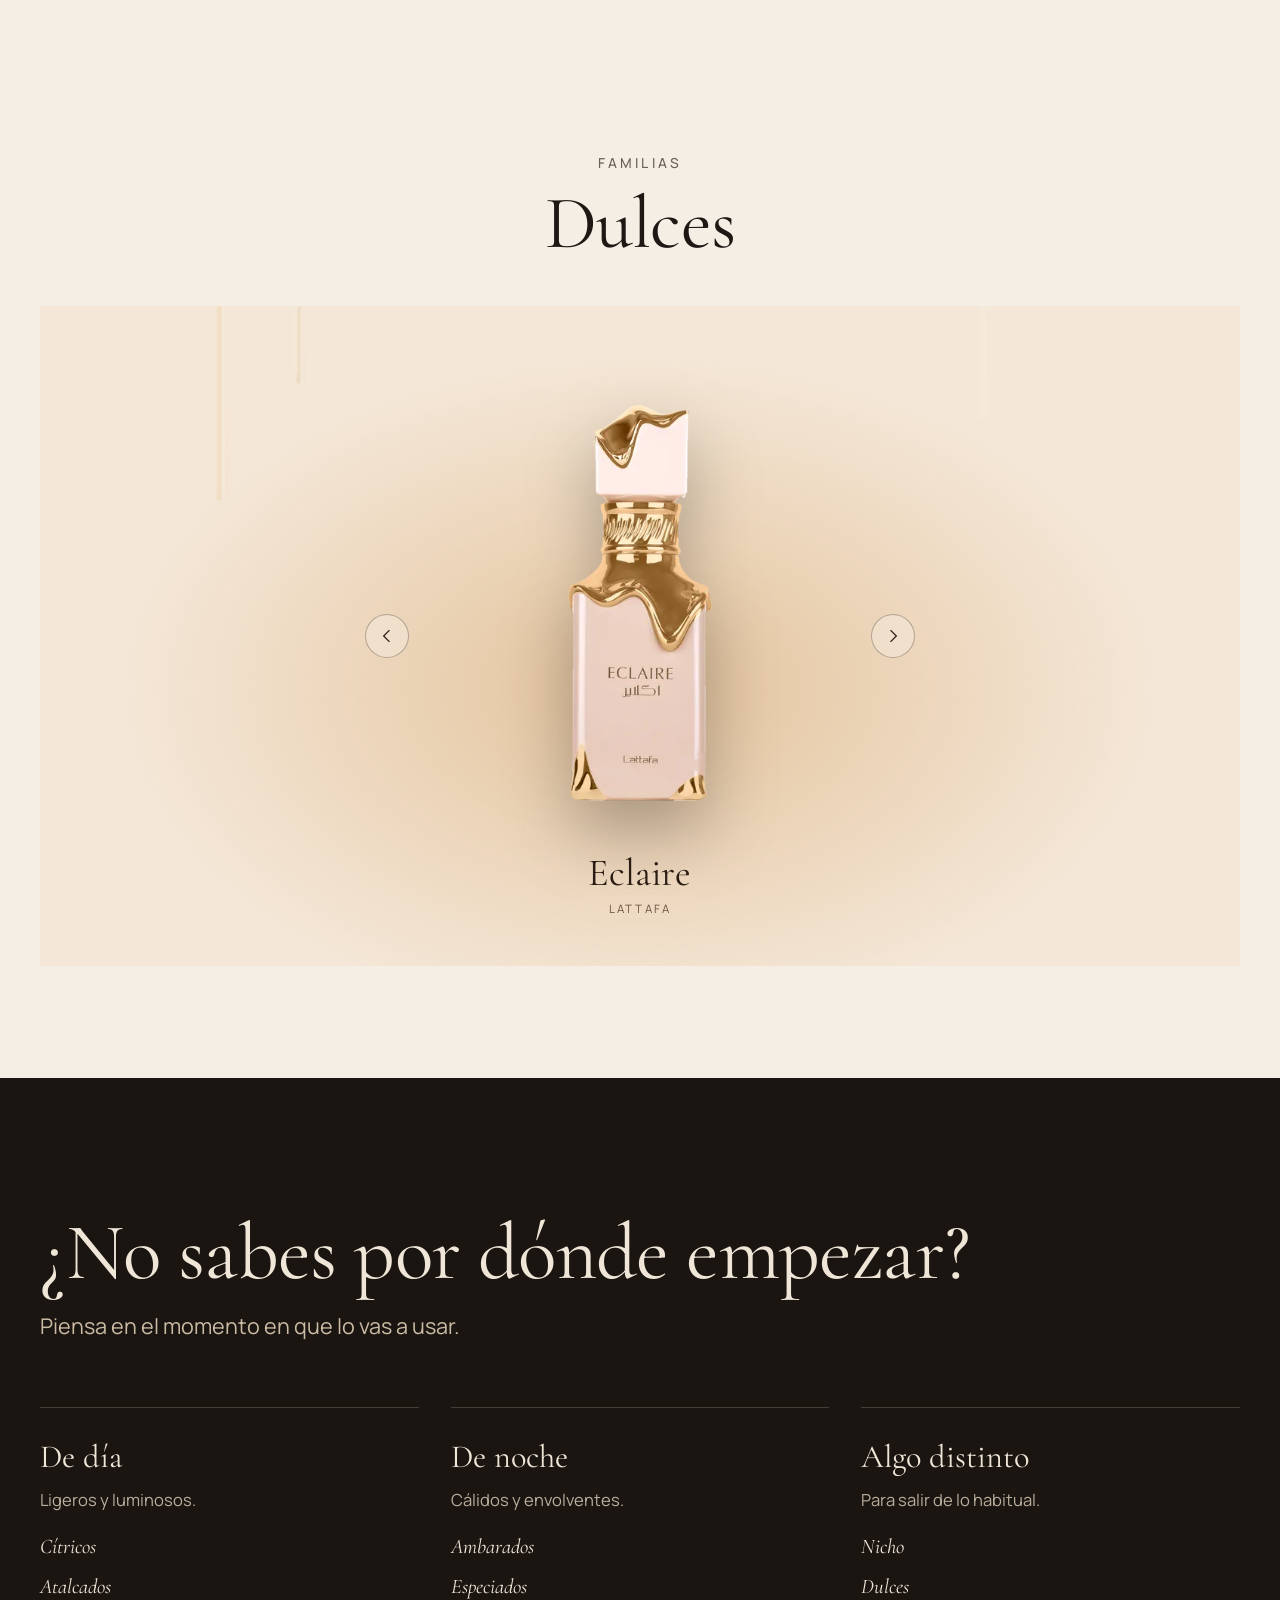
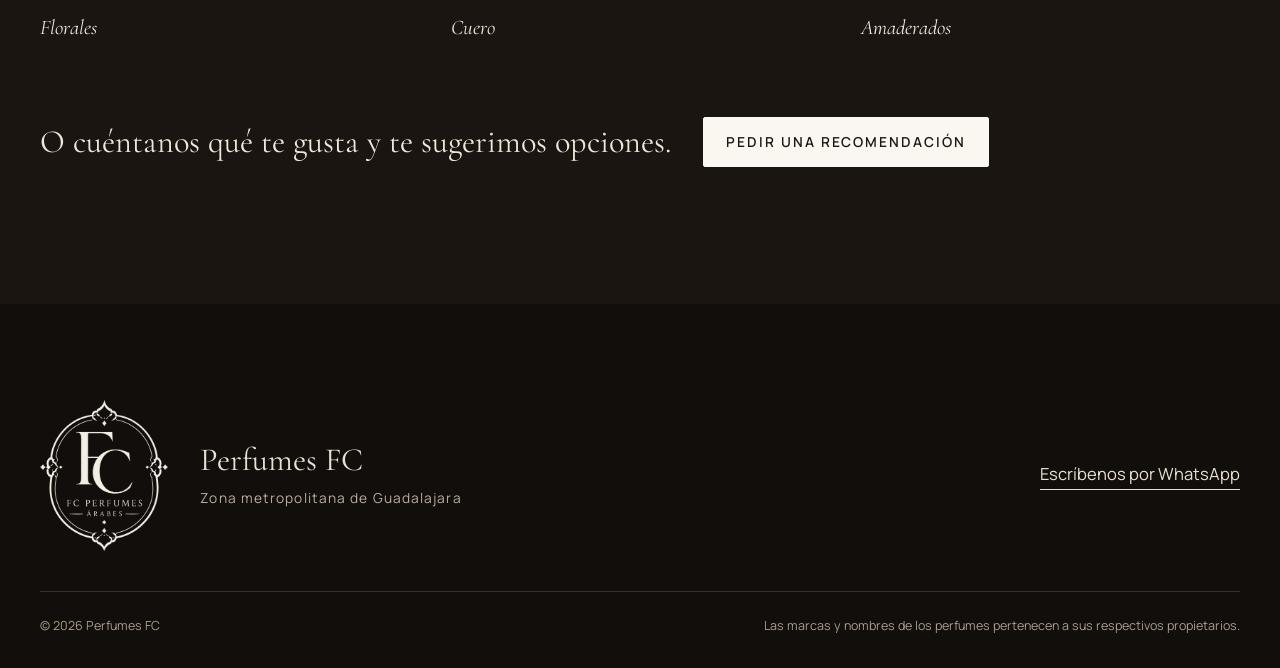
==== commit 9373fa84: "Simplificar el carrusel de Familias en la portada - Arriba solo el nombre de la familia; el ambiente" ====
--- a/index.html
+++ b/index.html
@@ -73,45 +73,22 @@
       </ol>
     </section>
 
-    <!-- FAMILIAS: carrusel con un perfume para empezar en cada una -->
+    <!-- FAMILIAS: carrusel sencillo, un perfume por familia -->
     <section class="showcase" id="familias" aria-labelledby="sc-title" aria-roledescription="carrusel">
-      <div class="sc-bg" aria-hidden="true"><div class="bg-layer is-on"></div><div class="bg-layer"></div></div>
-      <canvas class="sc-fx" aria-hidden="true"></canvas>
-      <div class="sc-inner wrap">
-        <header class="sc-head">
-          <h2 id="sc-title" class="display">Familias</h2>
-          <p>Cada familia tiene su carácter. En cada una te mostramos un perfume para empezar.</p>
-        </header>
+      <div class="wrap">
+        <h2 id="sc-title" class="eyebrow sc-title">Familias</h2>
         <!-- prerender:showcase -->
+        <p class="sc-name display" aria-live="polite">Dulces</p>
         <div class="sc-stage" style="--bg:#f4e7d7;--bg2:#e3c29b;--ink:#2b1d14;--muted:#6a5343;--accent:#a8652f">
-          <div class="sc-slide">
-            <p class="sc-count eyebrow"><span class="sc-i">01</span> / 09</p>
-            <h3 class="sc-name display">Dulces</h3>
-            <p class="sc-concept">Antojo</p>
-            <p class="sc-desc">Caramelo, vainilla, frutas y notas de repostería. Cálidos, cercanos y fáciles de querer.</p>
-            <div class="sc-pick">
-              <p class="eyebrow">Para empezar</p>
-              <p class="sc-pname">Eclaire <span class="sc-pbrand">Lattafa</span></p>
-              <p class="sc-pnotes">Caramelo · Leche · Miel</p>
-            </div>
-            <div class="sc-actions">
-              <a class="btn sc-fam" href="catalogo.html#/dulces">Ver la familia <span class="arrow" aria-hidden="true">→</span></a>
-              <a class="link sc-perf" href="catalogo.html#/dulces/eclaire">Ver Eclaire</a>
-            </div>
-          </div>
-          <div class="sc-visual"><img class="ing-bottle" src="assets/img/perfumes/eclaire-840.webp" width="420" height="560" alt="Frasco de Eclaire de Lattafa: vidrio rosado con tapa de crema dorada que parece derretirse" loading="lazy"></div>
-          <div class="g-nav sc-nav">
-            <div class="g-controls">
-              <button class="g-btn g-prev" type="button" aria-label="Familia anterior"><svg viewBox="0 0 24 24" aria-hidden="true"><path d="M15 5l-7 7 7 7" fill="none" stroke="currentColor" stroke-width="1.5"/></svg></button>
-              <button class="g-btn g-play" type="button" aria-label="Pausar el recorrido automático"><svg class="i-pause" viewBox="0 0 24 24" aria-hidden="true"><path d="M9 6v12M15 6v12" stroke="currentColor" stroke-width="1.5"/></svg><svg class="i-play" viewBox="0 0 24 24" aria-hidden="true"><path d="M8 5.5v13l10-6.5z" fill="none" stroke="currentColor" stroke-width="1.5" stroke-linejoin="round"/></svg></button>
-              <button class="g-btn g-next" type="button" aria-label="Familia siguiente"><svg viewBox="0 0 24 24" aria-hidden="true"><path d="M9 5l7 7-7 7" fill="none" stroke="currentColor" stroke-width="1.5"/></svg></button>
-            </div>
-            <div class="g-tabs-wrap">
-              <ol class="g-tabs"><li><a class="g-tab" href="catalogo.html#/dulces" data-i="0" aria-current="true">Dulces</a></li><li><a class="g-tab" href="catalogo.html#/amaderados" data-i="1">Amaderados</a></li><li><a class="g-tab" href="catalogo.html#/florales" data-i="2">Florales</a></li><li><a class="g-tab" href="catalogo.html#/especiados" data-i="3">Especiados</a></li><li><a class="g-tab" href="catalogo.html#/citricos" data-i="4">Cítricos</a></li><li><a class="g-tab" href="catalogo.html#/atalcados" data-i="5">Atalcados</a></li><li><a class="g-tab" href="catalogo.html#/ambarados" data-i="6">Ambarados</a></li><li><a class="g-tab" href="catalogo.html#/cuero" data-i="7">Cuero</a></li><li><a class="g-tab" href="catalogo.html#/nicho" data-i="8">Nicho</a></li></ol>
-              <div class="g-progress" aria-hidden="true"><span></span></div>
-            </div>
-          </div>
-          <p class="visually-hidden sc-live" aria-live="polite"></p>
+          <div class="sc-bg" aria-hidden="true"><div class="bg-layer is-on"></div><div class="bg-layer"></div></div>
+          <canvas class="sc-fx" aria-hidden="true"></canvas>
+          <button class="g-btn sc-prev" type="button" aria-label="Familia anterior"><svg viewBox="0 0 24 24" aria-hidden="true"><path d="M15 5l-7 7 7 7" fill="none" stroke="currentColor" stroke-width="1.5"/></svg></button>
+          <a class="sc-perfume" href="catalogo.html#/dulces/eclaire">
+            <span class="sc-visual"><img class="ing-bottle" src="assets/img/perfumes/eclaire-840.webp" width="420" height="560" alt="Frasco de Eclaire de Lattafa: vidrio rosado con tapa de crema dorada que parece derretirse" loading="lazy"></span>
+            <span class="sc-pname">Eclaire</span>
+            <span class="sc-pbrand">Lattafa</span>
+          </a>
+          <button class="g-btn sc-next" type="button" aria-label="Familia siguiente"><svg viewBox="0 0 24 24" aria-hidden="true"><path d="M9 5l7 7-7 7" fill="none" stroke="currentColor" stroke-width="1.5"/></svg></button>
         </div>
         <!-- /prerender:showcase -->
       </div>
--- a/assets/css/home.css
+++ b/assets/css/home.css
@@ -84,56 +84,33 @@
 .steps__list p { color: var(--ink-soft); max-width: 34em; }
 @media (max-width: 820px) { .steps { grid-template-columns: 1fr; } }
 
-/* ---------- Familias: carrusel con un perfume para empezar ---------- */
-.showcase {
+/* ---------- Familias: carrusel sencillo ---------- */
+.showcase { padding-block: clamp(4rem, 9vw, 7rem); text-align: center; }
+.sc-title { color: var(--muted); }
+.sc-name { margin-top: .8rem; font-size: clamp(2.6rem, 1.8rem + 3.6vw, 5.2rem); line-height: 1; }
+.sc-stage {
   --bg: #f4e7d7; --bg2: #e3c29b; --ink: #2b1d14; --muted: #6a5343; --accent: #a8652f;
-  position: relative; overflow: hidden; color: var(--ink); background: var(--bg);
-  padding-block: clamp(4rem, 8vw, 6rem) 1.2rem;
+  position: relative; overflow: hidden; isolation: isolate;
+  margin-top: clamp(1.8rem, 4vw, 2.8rem);
+  display: flex; justify-content: center; align-items: center; gap: clamp(.4rem, 4vw, 3.5rem);
+  padding: clamp(1.5rem, 4vw, 3rem) clamp(1rem, 3vw, 2.5rem);
+  color: var(--ink); background: var(--bg);
   transition: color .9s var(--ease);
 }
-.sc-bg, .sc-fx { position: absolute; inset: 0; width: 100%; height: 100%; }
-.sc-bg .bg-layer:first-child { background: radial-gradient(70% 75% at 72% 55%, var(--bg2) 0%, transparent 70%), var(--bg); }
-.sc-inner { position: relative; z-index: 1; }
-.sc-head h2 { font-size: var(--step-4); }
-.sc-head p { margin-top: .8rem; max-width: 36em; font-size: var(--step-1); color: var(--muted); }
-.sc-stage {
-  display: grid; grid-template-columns: minmax(0, 5fr) minmax(0, 6fr);
-  margin-top: clamp(1.5rem, 4vw, 2.5rem); min-height: clamp(520px, 72vh, 740px);
-}
-.sc-slide { align-self: center; max-width: 32rem; padding-block: 1.5rem; }
-.sc-count { color: var(--muted); margin-bottom: 1rem; }
-.sc-name { font-size: clamp(3rem, 2rem + 4.5vw, 6.8rem); line-height: .95; }
-.showcase[data-title="italic"] .sc-name { font-style: italic; }
-.showcase[data-title="caps"] .sc-name { text-transform: uppercase; letter-spacing: .05em; font-size: clamp(2.3rem, 1.5rem + 3.4vw, 5rem); }
-.sc-concept { margin-top: .5rem; font-family: var(--serif); font-style: italic; font-size: var(--step-2); color: var(--accent); }
-.sc-desc { margin-top: 1rem; font-size: var(--step-1); line-height: 1.55; }
-.sc-pick { margin-top: 1.8rem; padding-top: 1.1rem; border-top: 1px solid color-mix(in srgb, var(--ink) 20%, transparent); }
-.sc-pick .eyebrow { color: var(--muted); }
-.sc-pname { margin-top: .4rem; font-family: var(--serif); font-size: 2rem; line-height: 1.05; }
-.sc-pbrand { margin-left: .4rem; font-family: var(--sans); font-size: .7rem; letter-spacing: .16em; text-transform: uppercase; color: var(--muted); }
-.sc-pnotes { margin-top: .35rem; font-size: .95rem; }
-.sc-actions { margin-top: 1.8rem; display: flex; flex-wrap: wrap; align-items: center; gap: 1rem 1.6rem; }
-.showcase .btn { background: var(--ink); color: var(--bg); border-color: var(--ink); }
-.showcase .btn:hover { background: transparent; color: var(--ink); }
-.sc-visual { position: relative; min-height: 460px; }
-.sc-visual > .ing-bottle { position: absolute; }
-.sc-slide.in > * { animation: scRise .9s var(--ease) both; }
-.sc-slide.in > :nth-child(2) { animation-delay: .05s; } .sc-slide.in > :nth-child(3) { animation-delay: .1s; }
-.sc-slide.in > :nth-child(4) { animation-delay: .15s; } .sc-slide.in > :nth-child(n+5) { animation-delay: .22s; }
-.sc-visual.in { animation: scFade 1.1s var(--ease) both; }
-@keyframes scRise { from { opacity: 0; transform: translateY(18px); } to { opacity: 1; transform: none; } }
-@keyframes scFade { from { opacity: 0; transform: translateY(24px); } to { opacity: 1; transform: none; } }
-.sc-nav {
-  grid-column: 1 / -1; display: flex; align-items: center; gap: 1.6rem;
-  padding: 1rem 0 .6rem; border-top: 1px solid color-mix(in srgb, var(--ink) 18%, transparent);
-}
-html:not(.js) .sc-nav .g-controls, html:not(.js) .sc-nav .g-progress { display: none; }
-@media (max-width: 860px) {
-  .sc-stage { grid-template-columns: minmax(0, 1fr); min-height: 0; }
-  .sc-visual { min-height: 380px; }
-  .sc-nav { flex-direction: column; align-items: stretch; gap: .6rem; }
-  .sc-nav .g-controls { justify-content: space-between; }
-}
+.sc-bg, .sc-fx { position: absolute; inset: 0; width: 100%; height: 100%; z-index: -1; }
+.sc-bg .bg-layer:first-child { background: radial-gradient(60% 70% at 50% 58%, var(--bg2) 0%, transparent 72%), var(--bg); }
+.sc-perfume { flex: 0 1 360px; min-width: 0; display: flex; flex-direction: column; align-items: center; text-decoration: none; color: inherit; }
+.sc-visual { position: relative; display: block; width: min(100%, 360px); aspect-ratio: 3 / 4; }
+.sc-visual .ing-bottle { bottom: 4%; height: 90%; max-width: 88%; transition: translate .8s var(--ease); }
+.sc-perfume:hover .ing-bottle { translate: -50% -8px; }
+.sc-pname { margin-top: 1.2rem; font-family: var(--serif); font-size: clamp(1.7rem, 1.3rem + 1.4vw, 2.4rem); line-height: 1.05; }
+.sc-pbrand { margin-top: .4rem; font-size: .72rem; letter-spacing: .18em; text-transform: uppercase; color: var(--muted); }
+.sc-perfume:focus-visible { outline-offset: 8px; }
+.sc-stage .g-btn { background: color-mix(in srgb, var(--bg) 60%, transparent); }
+.sc-name.in, .sc-perfume.in { animation: scFade .8s var(--ease) both; }
+@keyframes scFade { from { opacity: 0; transform: translateY(14px); } to { opacity: 1; transform: none; } }
+html:not(.js) .sc-stage .g-btn { visibility: hidden; }
+@media (max-width: 600px) { .sc-stage { gap: .4rem; } .sc-visual { width: min(100%, 260px); } }
 
 /* ---------- Orientación ---------- */
 .guide { background: #1a1511; color: #efe6d8; padding-block: clamp(5rem, 11vw, 8.5rem); }
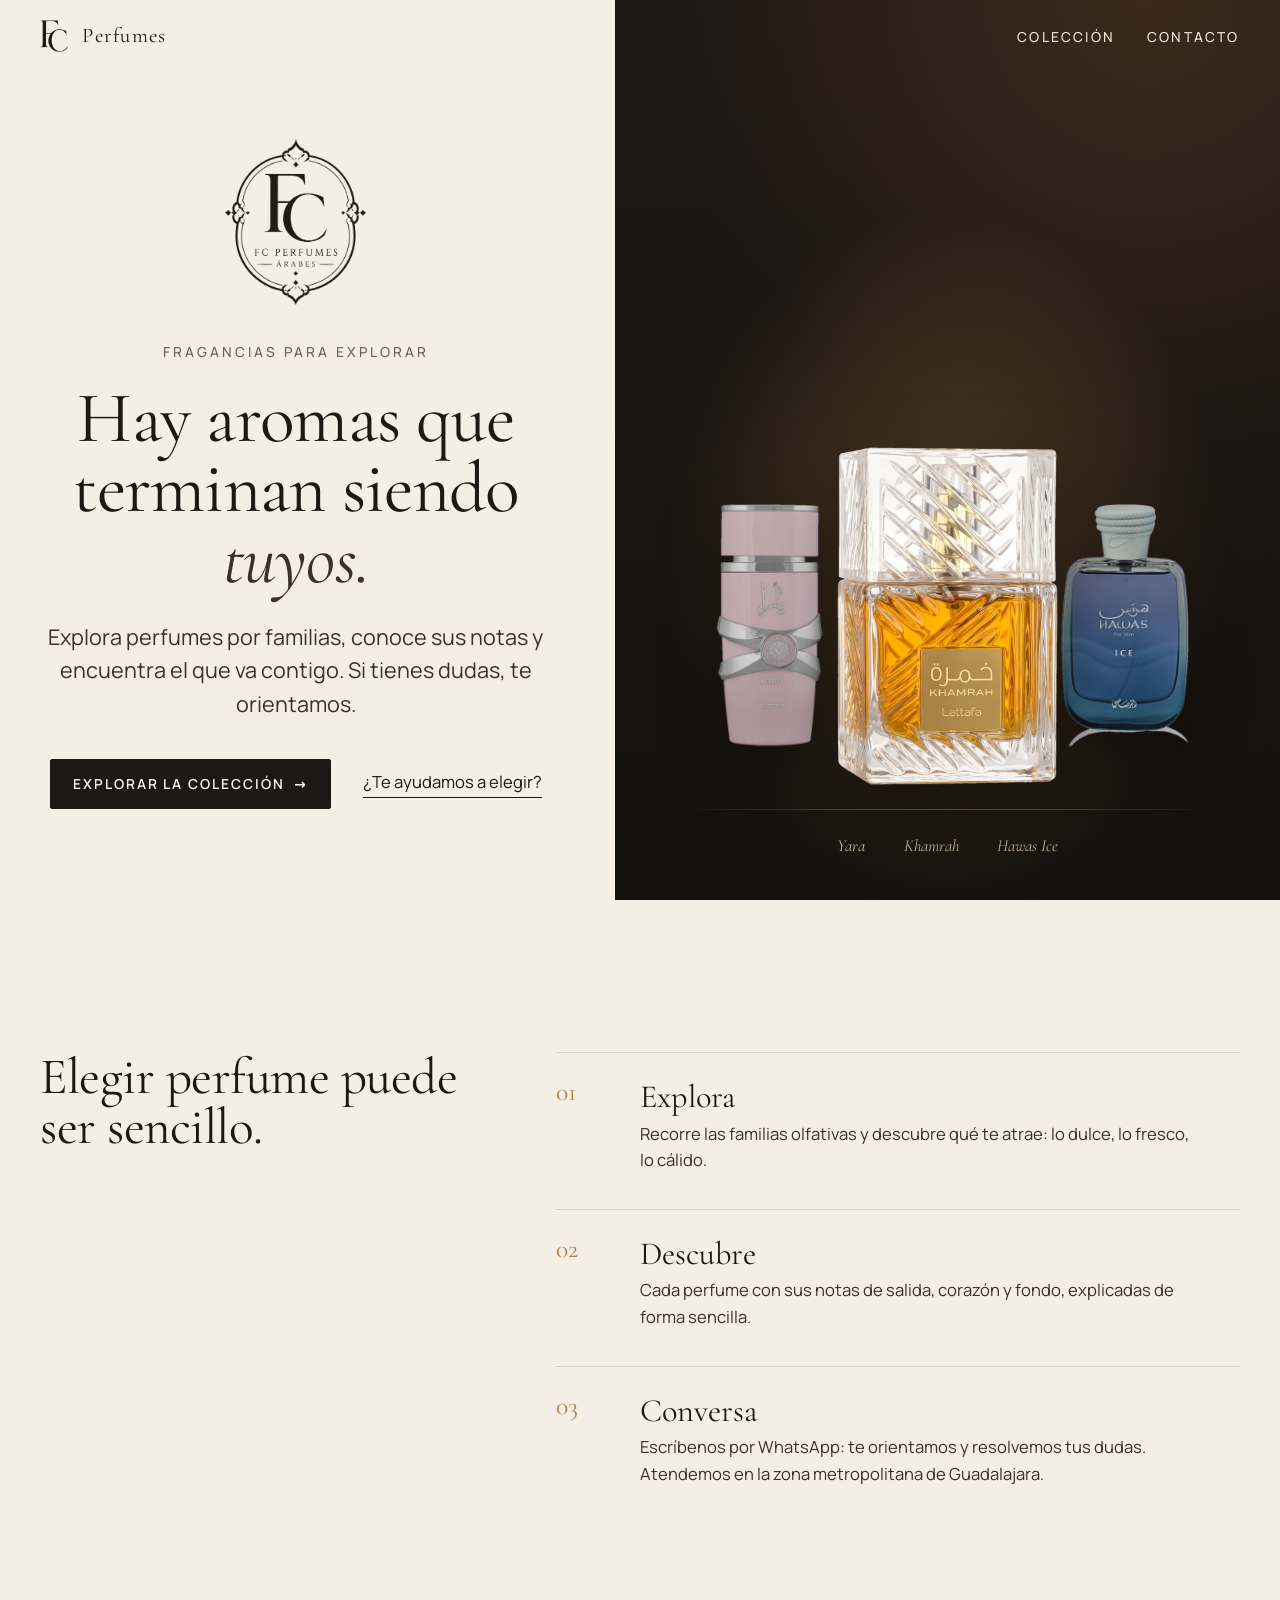
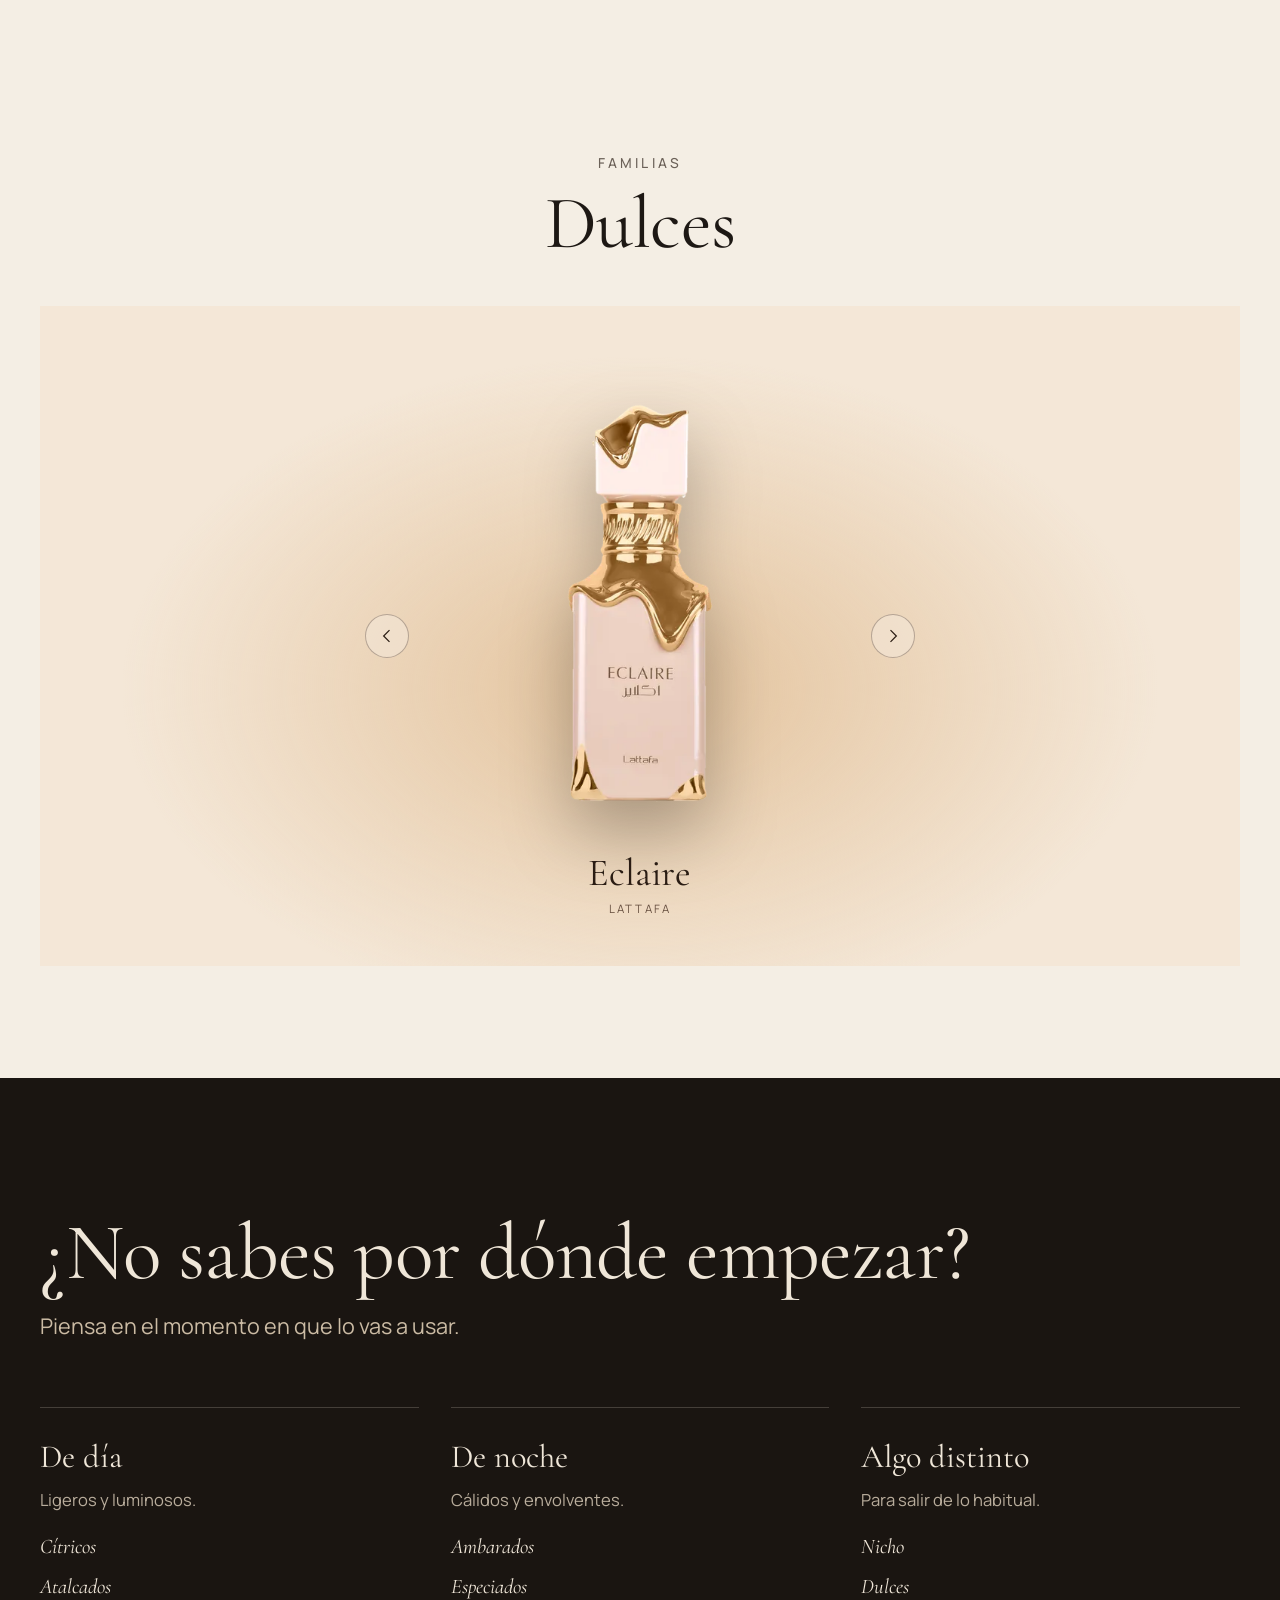
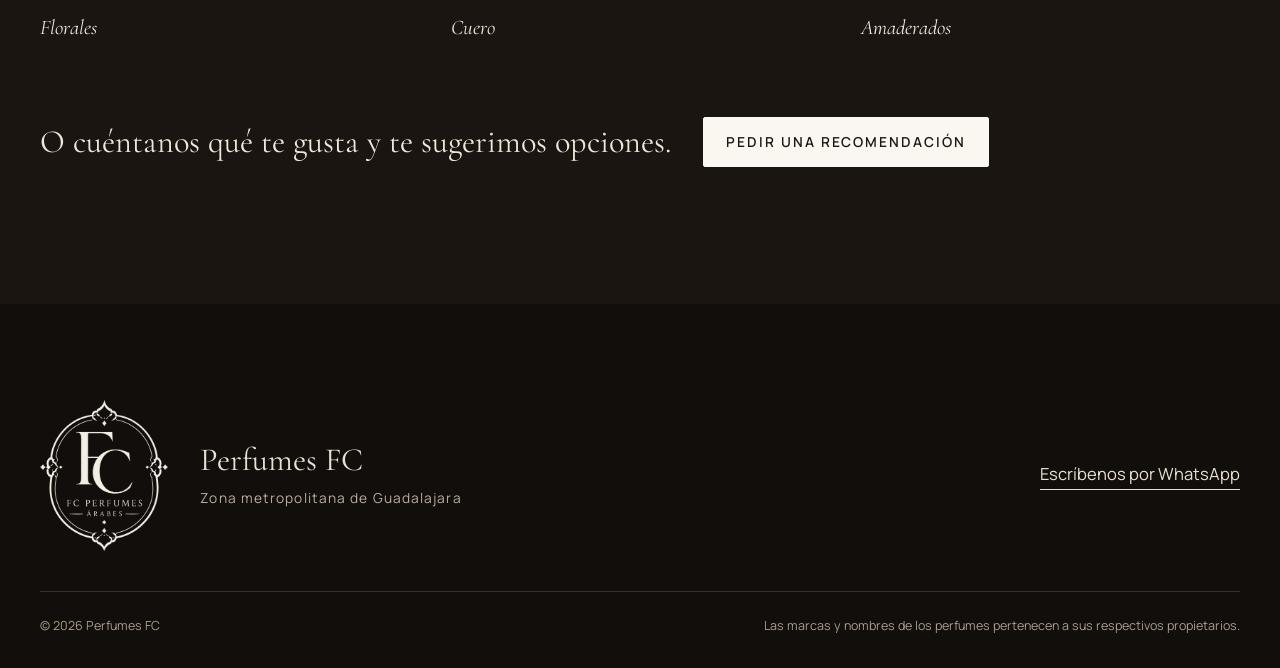
==== commit 6779d058: "Quitar animaciones de la portada Sin partículas en el hero ni en el carrusel de Familias, y sin flot" ====
--- a/index.html
+++ b/index.html
@@ -53,7 +53,6 @@
         </div>
       </div>
       <figure class="hero__stage" aria-label="Tres perfumes de la colección">
-        <canvas class="hero__fx" aria-hidden="true"></canvas>
         <div class="hero__bottles">
           <img class="b b--l" src="assets/img/perfumes/yara-840.webp" width="420" height="560" alt="Frasco de Yara de Lattafa">
           <img class="b b--c" src="assets/img/perfumes/khamrah-840.webp" width="420" height="560" alt="Frasco de Khamrah de Lattafa" fetchpriority="high">
@@ -81,7 +80,6 @@
         <p class="sc-name display" aria-live="polite">Dulces</p>
         <div class="sc-stage" style="--bg:#f4e7d7;--bg2:#e3c29b;--ink:#2b1d14;--muted:#6a5343;--accent:#a8652f">
           <div class="sc-bg" aria-hidden="true"><div class="bg-layer is-on"></div><div class="bg-layer"></div></div>
-          <canvas class="sc-fx" aria-hidden="true"></canvas>
           <button class="g-btn sc-prev" type="button" aria-label="Familia anterior"><svg viewBox="0 0 24 24" aria-hidden="true"><path d="M15 5l-7 7 7 7" fill="none" stroke="currentColor" stroke-width="1.5"/></svg></button>
           <a class="sc-perfume" href="catalogo.html#/dulces/eclaire">
             <span class="sc-visual"><img class="ing-bottle" src="assets/img/perfumes/eclaire-840.webp" width="420" height="560" alt="Frasco de Eclaire de Lattafa: vidrio rosado con tapa de crema dorada que parece derretirse" loading="lazy"></span>
--- a/assets/css/home.css
+++ b/assets/css/home.css
@@ -38,17 +38,16 @@
   color: #efe6d8;
   min-height: 560px;
 }
-.hero__fx { position: absolute; inset: 0; width: 100%; height: 100%; }
 .hero__bottles { position: absolute; inset: 12% 6% 12% 6%; }
 .hero__bottles .b {
   position: absolute; bottom: 0; height: auto;
   filter: drop-shadow(0 30px 40px rgba(0, 0, 0, .45));
 }
-.hero__bottles .b--c { width: 46%; left: 27%; z-index: 2; animation: float 9s var(--ease-soft) infinite; }
+.hero__bottles .b--c { width: 46%; left: 27%; z-index: 2; }
 .hero__bottles .b--l,
 .hero__bottles .b--r { width: 33%; bottom: 6%; z-index: 1; filter: brightness(.82) drop-shadow(0 24px 30px rgba(0, 0, 0, .45)); }
-.hero__bottles .b--l { left: 3%; animation: float 11s var(--ease-soft) -3s infinite; }
-.hero__bottles .b--r { right: 3%; animation: float 10s var(--ease-soft) -6s infinite; }
+.hero__bottles .b--l { left: 3%; }
+.hero__bottles .b--r { right: 3%; }
 .hero__stage::after { /* reflejo en el piso */
   content: ""; position: absolute; left: 10%; right: 10%; bottom: 10%; height: 1px;
   background: linear-gradient(90deg, transparent, rgba(212, 176, 106, .5), transparent);
@@ -58,7 +57,6 @@
   display: flex; justify-content: center; gap: 2.4rem;
   font-family: var(--serif); font-style: italic; font-size: 1.05rem; color: #cbbba4;
 }
-@keyframes float { 0%, 100% { transform: translateY(0); } 50% { transform: translateY(-10px); } }
 
 @media (max-width: 900px) {
   .hero { grid-template-columns: 1fr; min-height: 0; }
@@ -97,7 +95,7 @@
   color: var(--ink); background: var(--bg);
   transition: color .9s var(--ease);
 }
-.sc-bg, .sc-fx { position: absolute; inset: 0; width: 100%; height: 100%; z-index: -1; }
+.sc-bg { position: absolute; inset: 0; width: 100%; height: 100%; z-index: -1; }
 .sc-bg .bg-layer:first-child { background: radial-gradient(60% 70% at 50% 58%, var(--bg2) 0%, transparent 72%), var(--bg); }
 .sc-perfume { flex: 0 1 360px; min-width: 0; display: flex; flex-direction: column; align-items: center; text-decoration: none; color: inherit; }
 .sc-visual { position: relative; display: block; width: min(100%, 360px); aspect-ratio: 3 / 4; }
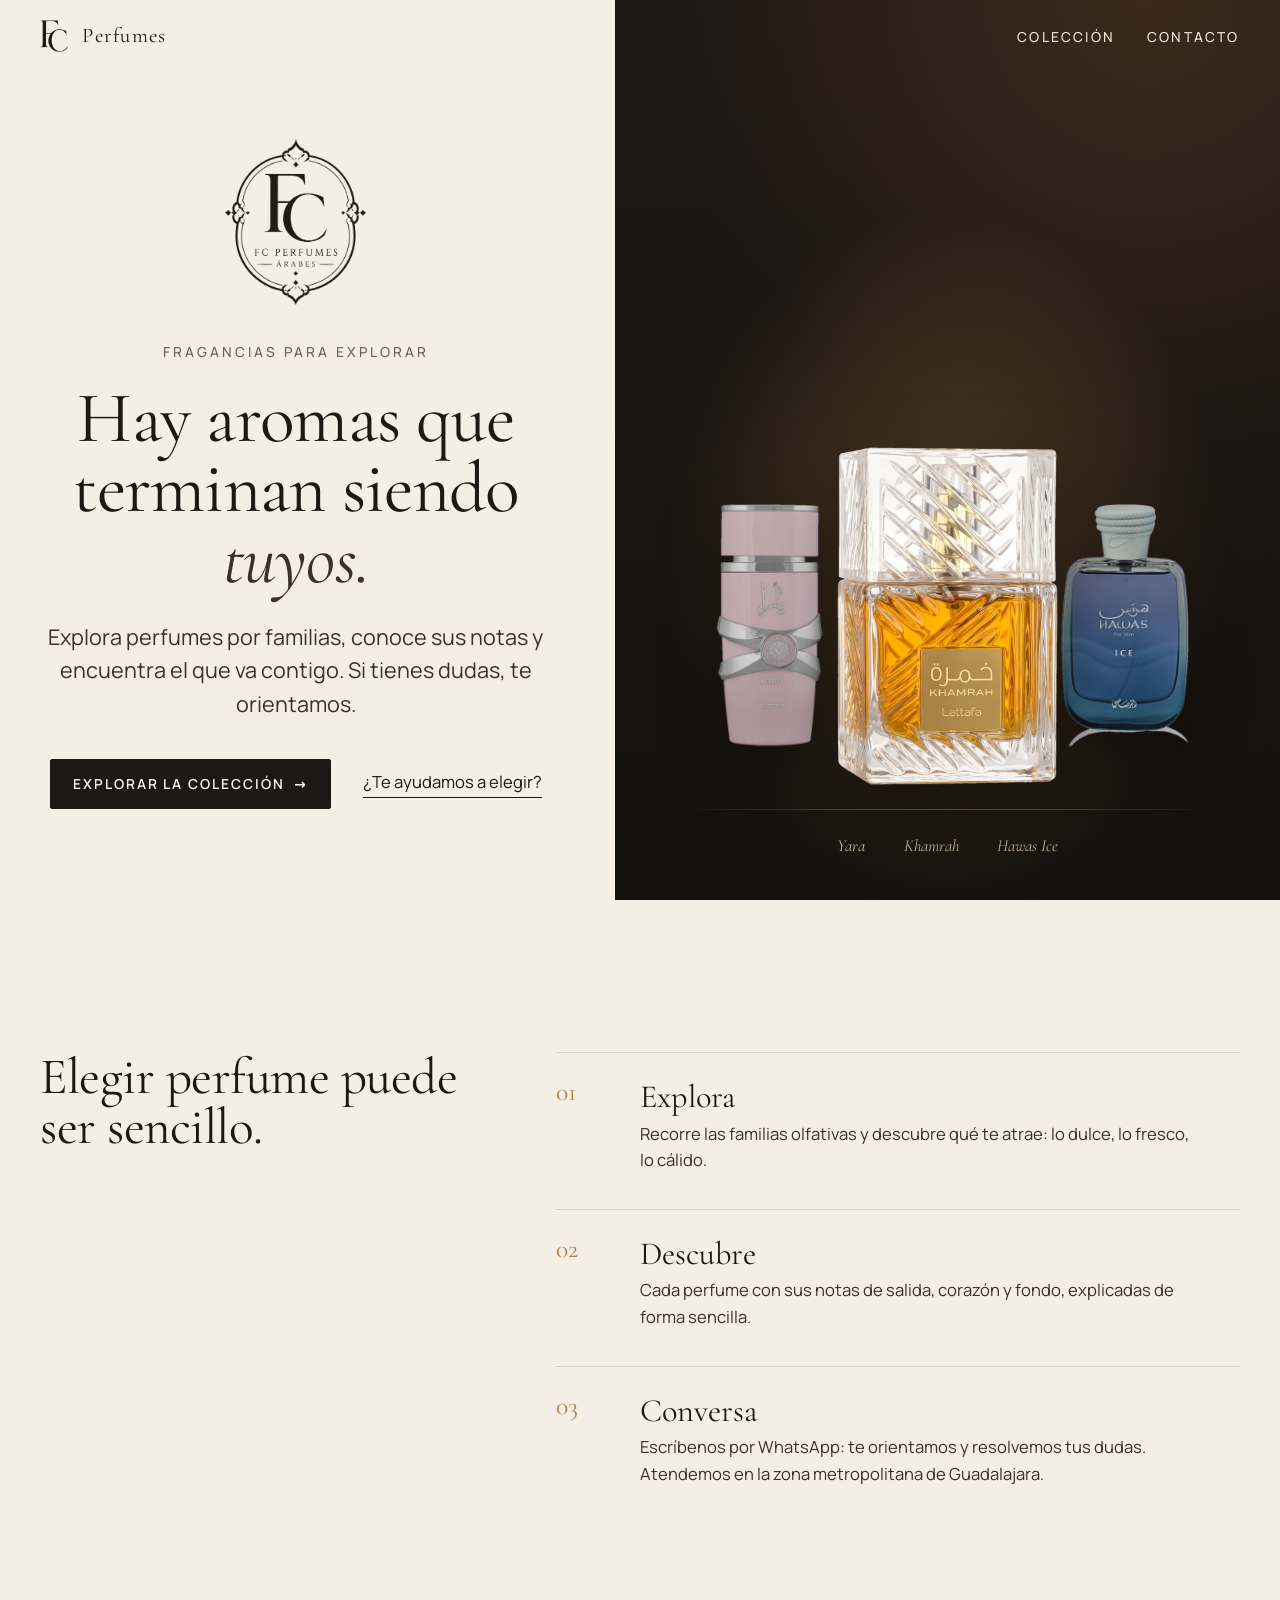
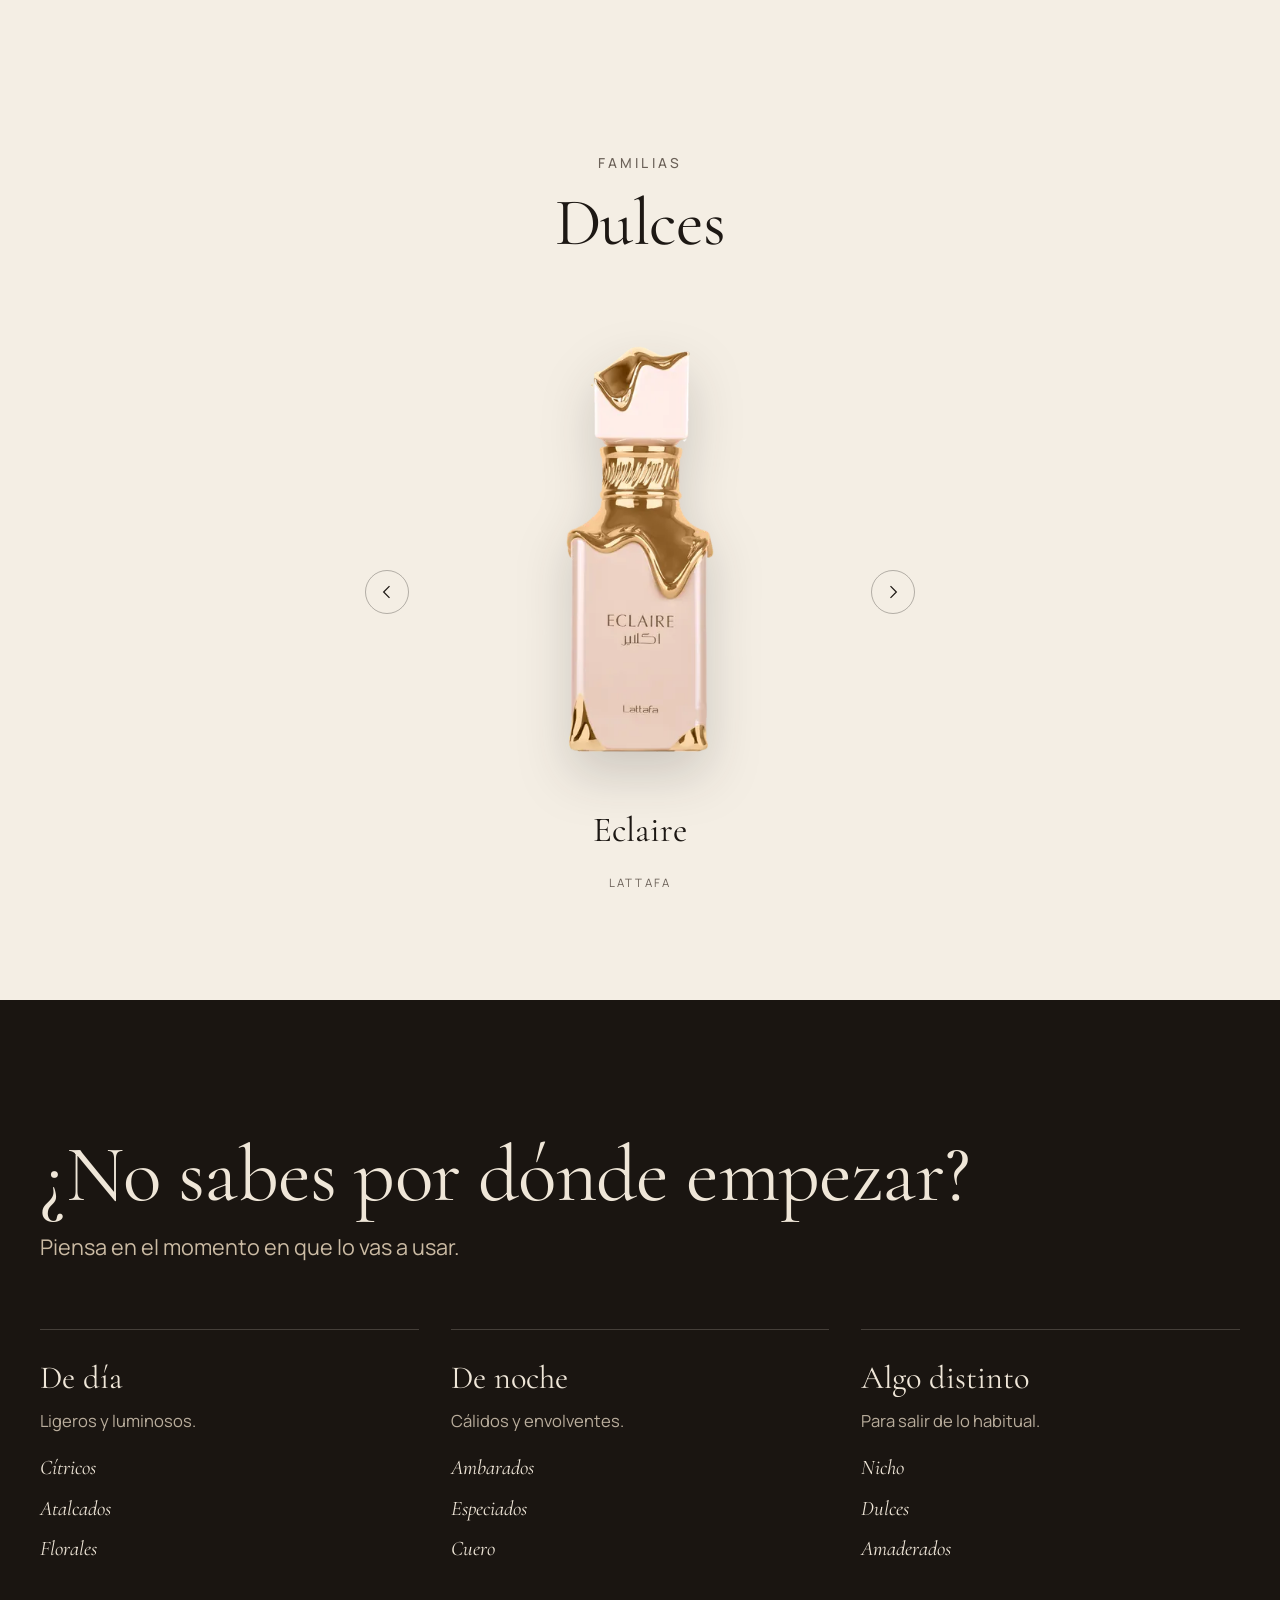
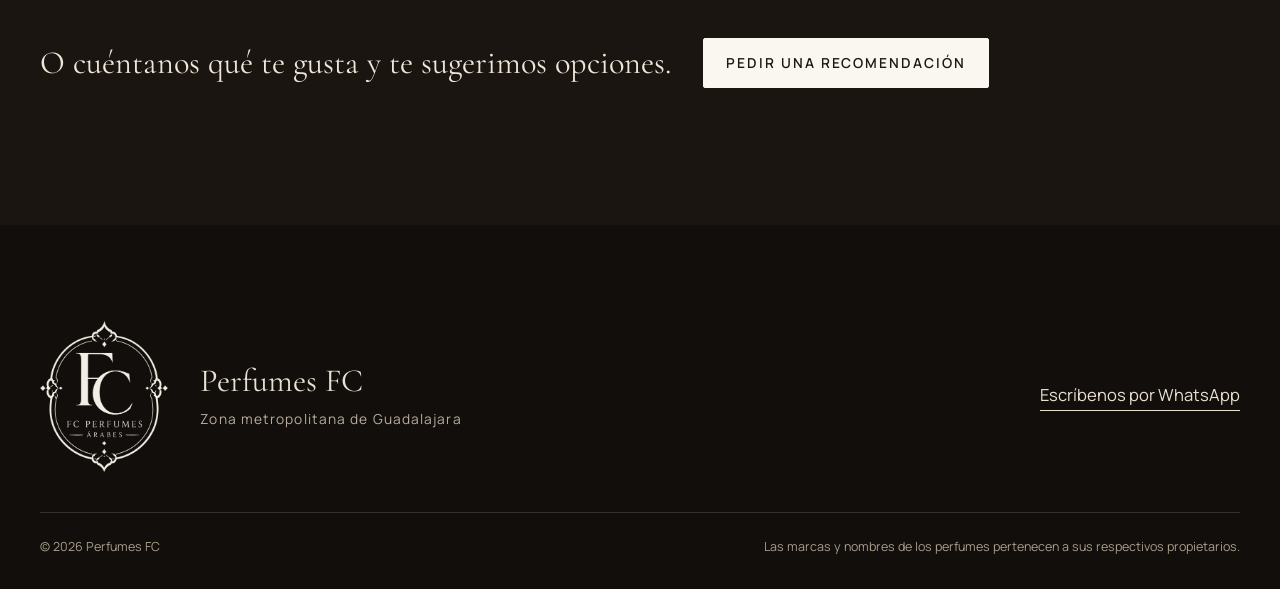
==== commit 2d7db18b: "Familias: sin fondo de color y con tamaños fijos - El bloque del perfume usa el fondo de la página y" ====
--- a/index.html
+++ b/index.html
@@ -78,8 +78,7 @@
         <h2 id="sc-title" class="eyebrow sc-title">Familias</h2>
         <!-- prerender:showcase -->
         <p class="sc-name display" aria-live="polite">Dulces</p>
-        <div class="sc-stage" style="--bg:#f4e7d7;--bg2:#e3c29b;--ink:#2b1d14;--muted:#6a5343;--accent:#a8652f">
-          <div class="sc-bg" aria-hidden="true"><div class="bg-layer is-on"></div><div class="bg-layer"></div></div>
+        <div class="sc-stage">
           <button class="g-btn sc-prev" type="button" aria-label="Familia anterior"><svg viewBox="0 0 24 24" aria-hidden="true"><path d="M15 5l-7 7 7 7" fill="none" stroke="currentColor" stroke-width="1.5"/></svg></button>
           <a class="sc-perfume" href="catalogo.html#/dulces/eclaire">
             <span class="sc-visual"><img class="ing-bottle" src="assets/img/perfumes/eclaire-840.webp" width="420" height="560" alt="Frasco de Eclaire de Lattafa: vidrio rosado con tapa de crema dorada que parece derretirse" loading="lazy"></span>
--- a/assets/css/home.css
+++ b/assets/css/home.css
@@ -82,33 +82,32 @@
 .steps__list p { color: var(--ink-soft); max-width: 34em; }
 @media (max-width: 820px) { .steps { grid-template-columns: 1fr; } }
 
-/* ---------- Familias: carrusel sencillo ---------- */
+/* ---------- Familias: carrusel sencillo (tamaños fijos: nada salta al cambiar) ---------- */
 .showcase { padding-block: clamp(4rem, 9vw, 7rem); text-align: center; }
 .sc-title { color: var(--muted); }
-.sc-name { margin-top: .8rem; font-size: clamp(2.6rem, 1.8rem + 3.6vw, 5.2rem); line-height: 1; }
+.sc-name {
+  margin-top: .8rem; color: var(--ink);
+  font-size: clamp(2.4rem, 1.8rem + 3vw, 4.6rem); line-height: 1.1; height: 1.1em;
+  white-space: nowrap; overflow: hidden; text-overflow: ellipsis;
+}
 .sc-stage {
-  --bg: #f4e7d7; --bg2: #e3c29b; --ink: #2b1d14; --muted: #6a5343; --accent: #a8652f;
-  position: relative; overflow: hidden; isolation: isolate;
-  margin-top: clamp(1.8rem, 4vw, 2.8rem);
+  margin-top: clamp(1.4rem, 3vw, 2.2rem);
   display: flex; justify-content: center; align-items: center; gap: clamp(.4rem, 4vw, 3.5rem);
-  padding: clamp(1.5rem, 4vw, 3rem) clamp(1rem, 3vw, 2.5rem);
-  color: var(--ink); background: var(--bg);
-  transition: color .9s var(--ease);
 }
-.sc-bg { position: absolute; inset: 0; width: 100%; height: 100%; z-index: -1; }
-.sc-bg .bg-layer:first-child { background: radial-gradient(60% 70% at 50% 58%, var(--bg2) 0%, transparent 72%), var(--bg); }
-.sc-perfume { flex: 0 1 360px; min-width: 0; display: flex; flex-direction: column; align-items: center; text-decoration: none; color: inherit; }
-.sc-visual { position: relative; display: block; width: min(100%, 360px); aspect-ratio: 3 / 4; }
-.sc-visual .ing-bottle { bottom: 4%; height: 90%; max-width: 88%; transition: translate .8s var(--ease); }
+.sc-perfume { flex: 0 0 min(360px, 64vw); display: flex; flex-direction: column; align-items: center; text-decoration: none; color: var(--ink); }
+.sc-visual { position: relative; display: block; width: 100%; aspect-ratio: 3 / 4; }
+.sc-visual .ing-bottle { bottom: 2%; height: 92%; max-width: 90%; filter: drop-shadow(0 22px 26px rgba(29, 24, 20, .18)); transition: translate .8s var(--ease); }
 .sc-perfume:hover .ing-bottle { translate: -50% -8px; }
-.sc-pname { margin-top: 1.2rem; font-family: var(--serif); font-size: clamp(1.7rem, 1.3rem + 1.4vw, 2.4rem); line-height: 1.05; }
-.sc-pbrand { margin-top: .4rem; font-size: .72rem; letter-spacing: .18em; text-transform: uppercase; color: var(--muted); }
+.sc-pname {
+  margin-top: 1rem; font-family: var(--serif); font-size: clamp(1.6rem, 1.3rem + 1.2vw, 2.2rem); line-height: 1.1;
+  height: 2.2em; display: flex; align-items: center; justify-content: center; overflow: hidden;
+}
+.sc-pbrand { margin-top: .3rem; height: 1.2em; font-size: .72rem; letter-spacing: .18em; text-transform: uppercase; color: var(--muted); }
 .sc-perfume:focus-visible { outline-offset: 8px; }
-.sc-stage .g-btn { background: color-mix(in srgb, var(--bg) 60%, transparent); }
-.sc-name.in, .sc-perfume.in { animation: scFade .8s var(--ease) both; }
-@keyframes scFade { from { opacity: 0; transform: translateY(14px); } to { opacity: 1; transform: none; } }
+.sc-stage .g-btn { flex: none; --bg: var(--cream); }
+.sc-name.in, .sc-perfume.in { animation: scFade .7s var(--ease) both; }
+@keyframes scFade { from { opacity: 0; } to { opacity: 1; } }
 html:not(.js) .sc-stage .g-btn { visibility: hidden; }
-@media (max-width: 600px) { .sc-stage { gap: .4rem; } .sc-visual { width: min(100%, 260px); } }
 
 /* ---------- Orientación ---------- */
 .guide { background: #1a1511; color: #efe6d8; padding-block: clamp(5rem, 11vw, 8.5rem); }
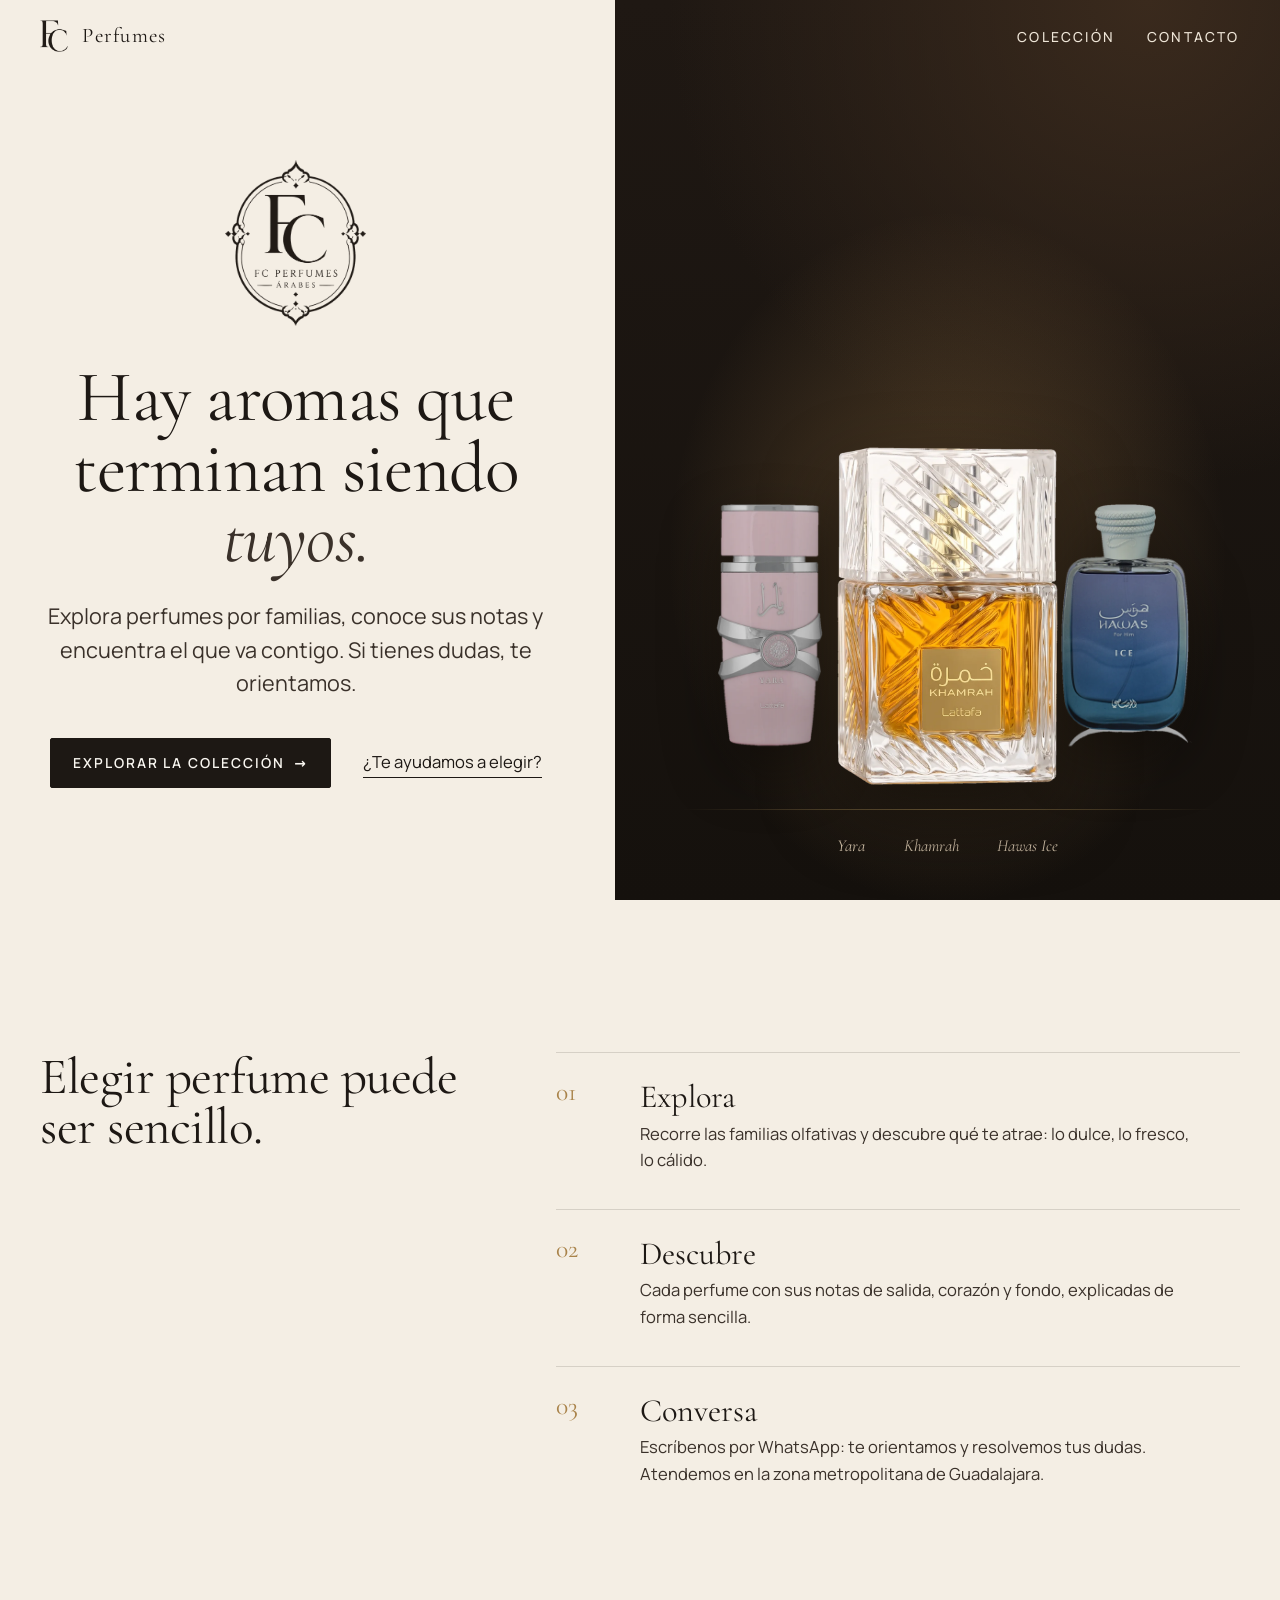
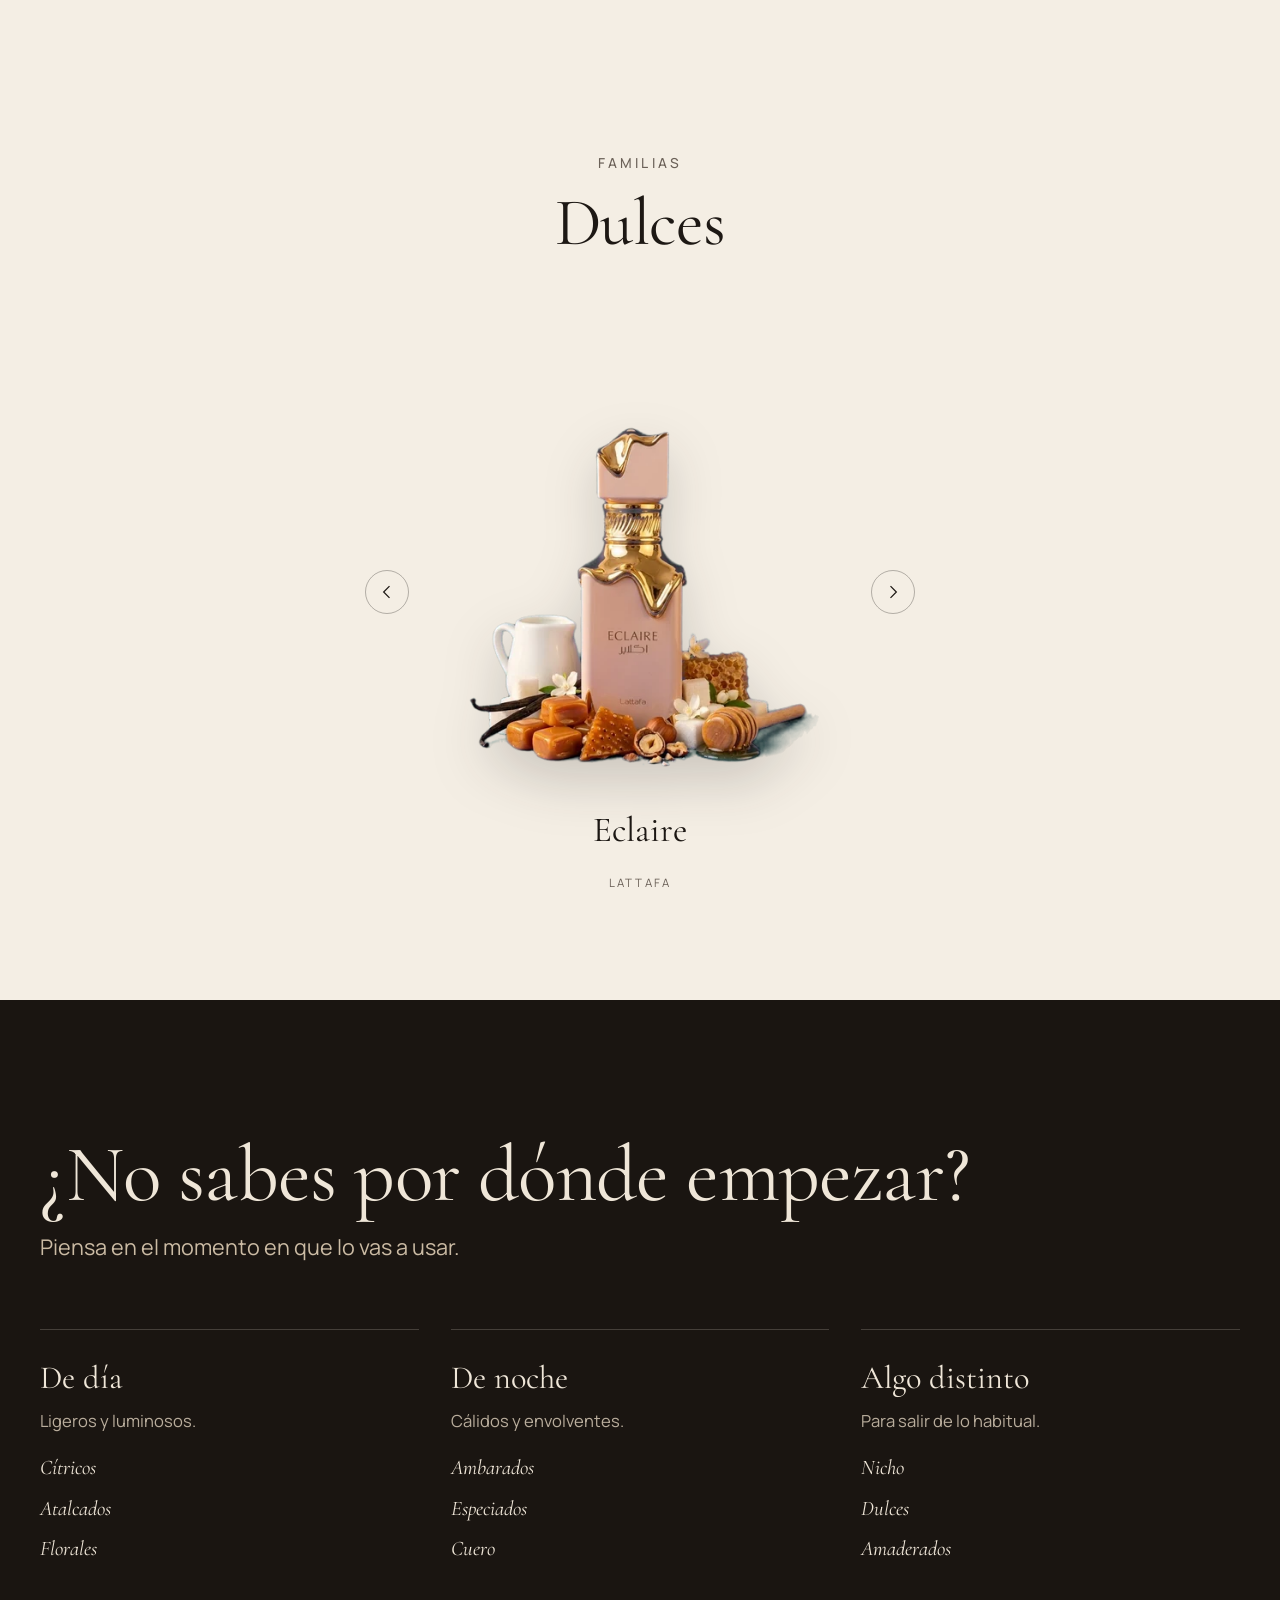
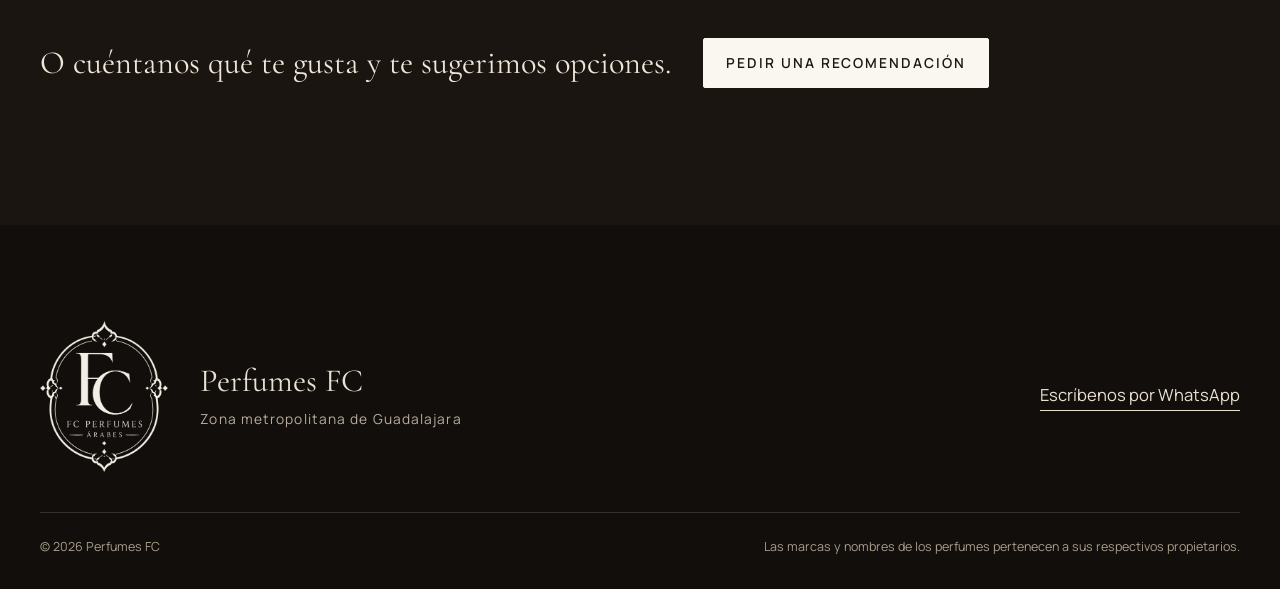
==== commit 50b982fc: "Fotos de estudio fijas en lugar de videos y animaciones - Cada perfume se muestra en una foto fija: " ====
--- a/index.html
+++ b/index.html
@@ -44,7 +44,6 @@
     <section class="hero" aria-labelledby="hero-title">
       <div class="hero__text">
         <img class="hero__logo" src="assets/img/brand/logo-ink.webp" width="720" height="849" alt="Perfumes FC">
-        <p class="eyebrow muted hero__eyebrow">Fragancias para explorar</p>
         <h1 id="hero-title" class="display hero__title">Hay aromas que terminan siendo <em>tuyos.</em></h1>
         <p class="hero__lead">Explora perfumes por familias, conoce sus notas y encuentra el que va contigo. Si tienes dudas, te orientamos.</p>
         <div class="hero__actions">
@@ -81,7 +80,7 @@
         <div class="sc-stage">
           <button class="g-btn sc-prev" type="button" aria-label="Familia anterior"><svg viewBox="0 0 24 24" aria-hidden="true"><path d="M15 5l-7 7 7 7" fill="none" stroke="currentColor" stroke-width="1.5"/></svg></button>
           <a class="sc-perfume" href="catalogo.html#/dulces/eclaire">
-            <span class="sc-visual"><img class="ing-bottle" src="assets/img/perfumes/eclaire-840.webp" width="420" height="560" alt="Frasco de Eclaire de Lattafa: vidrio rosado con tapa de crema dorada que parece derretirse" loading="lazy"></span>
+            <span class="sc-visual"><img class="studio" src="assets/img/estudio/eclaire-760.webp" alt="Frasco de Eclaire de Lattafa: vidrio rosado con tapa de crema dorada que parece derretirse junto a sus ingredientes" loading="lazy"></span>
             <span class="sc-pname">Eclaire</span>
             <span class="sc-pbrand">Lattafa</span>
           </a>
--- a/assets/css/base.css
+++ b/assets/css/base.css
@@ -209,34 +209,6 @@
 .g-progress { position: absolute; left: 0; right: 0; bottom: 0; height: 1px; background: color-mix(in srgb, var(--ink) 14%, transparent); }
 .g-progress span { position: absolute; inset: 0; background: var(--accent); transform-origin: 0 50%; transform: scaleX(0); }
 
-/* ---------- Escenario de ingredientes (frasco + notas, sin fondo) ---------- */
-.ing-stage { position: relative; width: 100%; height: 100%; }
-.ing-bottle, .ing-video {
-  position: absolute; z-index: 2; left: 50%; bottom: 9%; translate: -50% 0;
-  height: 74%; width: auto; max-width: 70%; object-fit: contain;
-  filter: drop-shadow(0 30px 34px rgba(0, 0, 0, .28));
-}
-.ing-video { height: 100%; width: 100%; max-width: none; bottom: 0; object-fit: cover; filter: none; border-radius: var(--radius); }
-.ing {
-  position: absolute; left: var(--x); top: var(--y); width: var(--s); height: auto;
-  translate: -50% -50%; rotate: var(--r);
-  opacity: 0; scale: .7;
-  transition: opacity .9s var(--ease), scale 1.1s var(--ease);
-  filter: drop-shadow(0 14px 16px rgba(0, 0, 0, .2));
-  animation: ingFloat var(--d) ease-in-out infinite alternate;
-  pointer-events: none;
-}
-.ing-stage[data-phase="top"] .ing[data-phase="top"],
-.ing-stage[data-phase="heart"] .ing[data-phase="heart"],
-.ing-stage[data-phase="base"] .ing[data-phase="base"],
-.ing-stage.is-static .ing { opacity: 1; scale: 1; transition-delay: var(--delay); }
-@keyframes ingFloat { from { transform: translateY(-7px) rotate(-3deg); } to { transform: translateY(9px) rotate(3deg); } }
-.ing-caption { position: absolute; z-index: 4; left: 0; right: 0; bottom: 0; text-align: center; font-size: .86rem; line-height: 1.4; }
-.ing-caption.in { animation: capIn .8s var(--ease) both; }
-.ing-phase { display: block; font-size: .68rem; letter-spacing: .2em; text-transform: uppercase; color: var(--accent, var(--gold)); margin-bottom: .2rem; }
-@keyframes capIn { from { opacity: 0; transform: translateY(8px); } to { opacity: 1; transform: none; } }
-@media (prefers-reduced-motion: reduce) { .ing { animation: none; } }
-
 /* ---------- Placa sin fotografía (no se inventan frascos) ---------- */
 .plate {
   aspect-ratio: 3 / 4; width: 100%;
--- a/assets/css/home.css
+++ b/assets/css/home.css
@@ -18,7 +18,6 @@
 }
 .hero__text { align-items: center; text-align: center; }
 .hero__logo { width: clamp(120px, 11vw, 176px); margin-bottom: clamp(1.4rem, 4vh, 2.6rem); }
-.hero__eyebrow { margin-bottom: 1.2rem; }
 .hero__title { font-size: clamp(2.6rem, min(1.3rem + 4vw, 10vh), 6.4rem); max-width: 10em; }
 
 /* Sobre el escenario oscuro del hero, la navegación se aclara */
@@ -96,8 +95,7 @@
 }
 .sc-perfume { flex: 0 0 min(360px, 64vw); display: flex; flex-direction: column; align-items: center; text-decoration: none; color: var(--ink); }
 .sc-visual { position: relative; display: block; width: 100%; aspect-ratio: 3 / 4; }
-.sc-visual .ing-bottle { bottom: 2%; height: 92%; max-width: 90%; filter: drop-shadow(0 22px 26px rgba(29, 24, 20, .18)); transition: translate .8s var(--ease); }
-.sc-perfume:hover .ing-bottle { translate: -50% -8px; }
+.sc-visual img { position: absolute; inset: 0; width: 100%; height: 100%; object-fit: contain; object-position: 50% 100%; filter: drop-shadow(0 22px 26px rgba(29, 24, 20, .18)); }
 .sc-pname {
   margin-top: 1rem; font-family: var(--serif); font-size: clamp(1.6rem, 1.3rem + 1.2vw, 2.2rem); line-height: 1.1;
   height: 2.2em; display: flex; align-items: center; justify-content: center; overflow: hidden;
